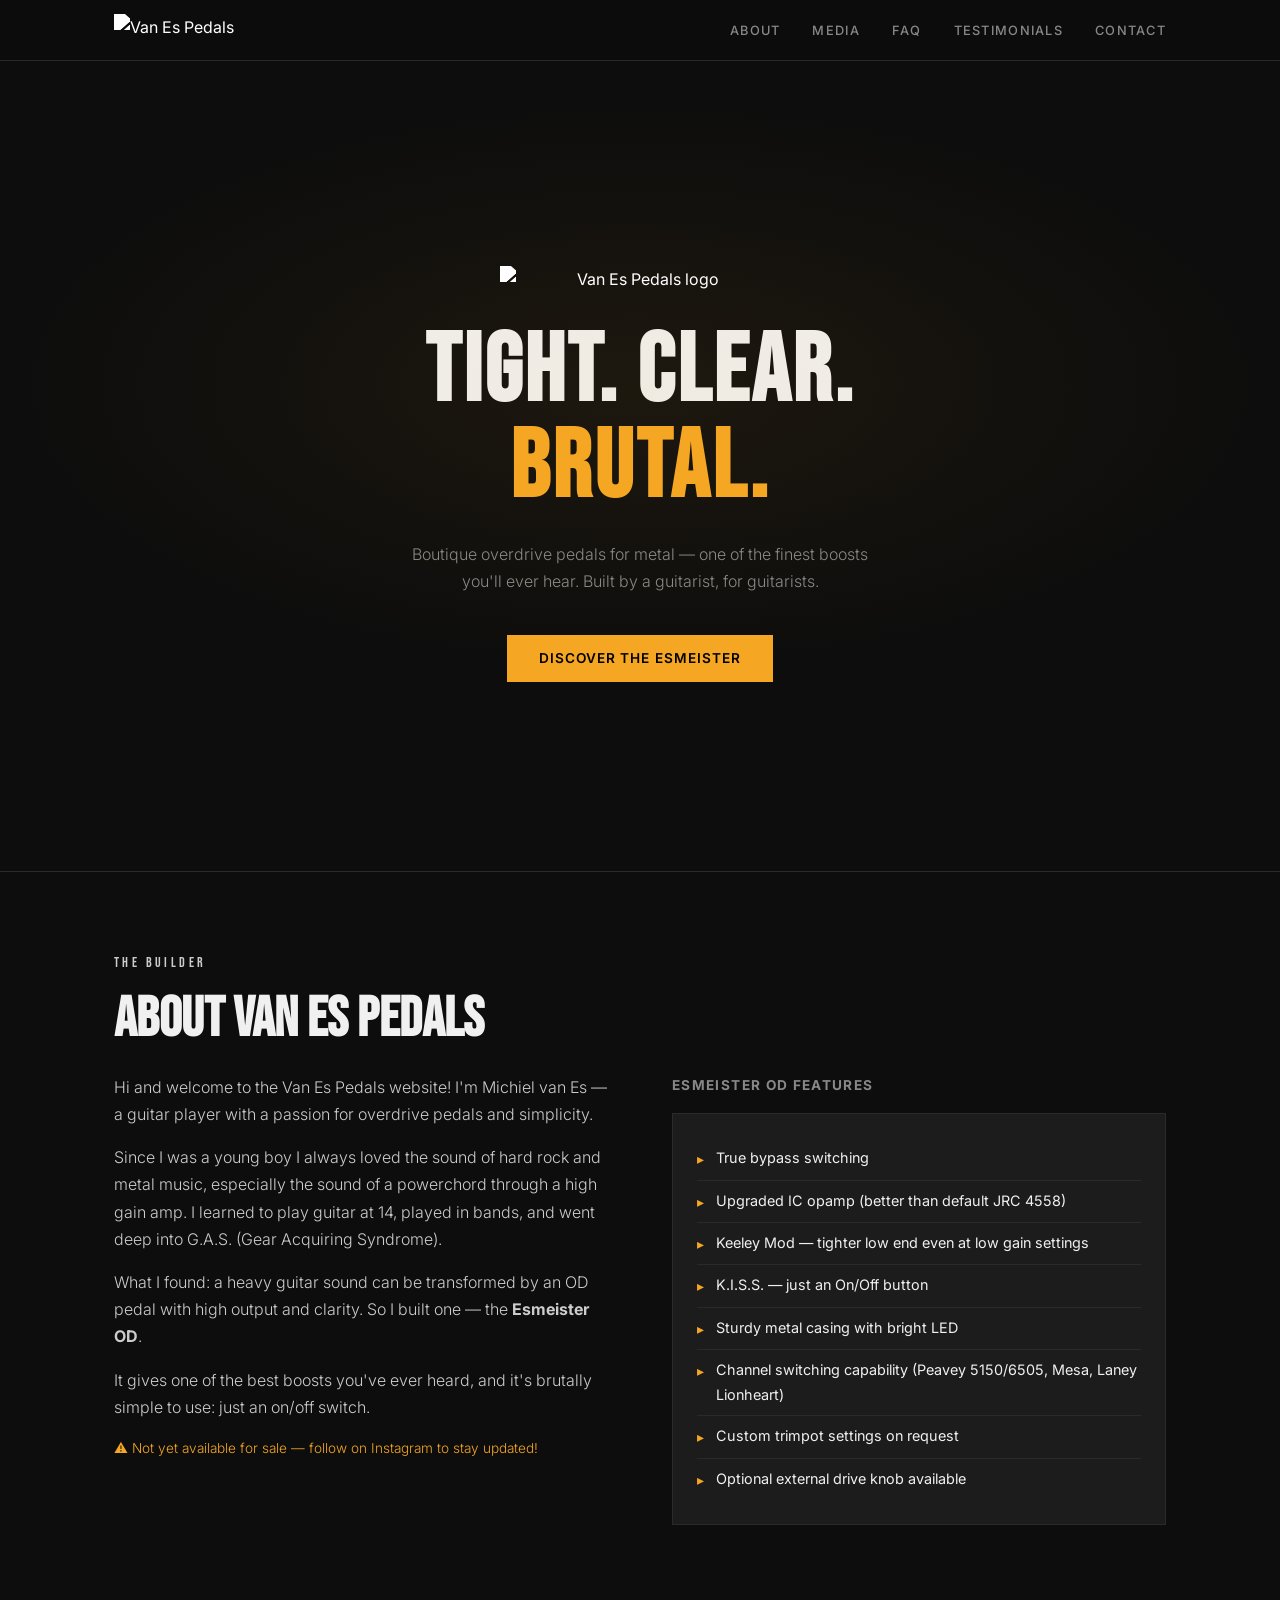
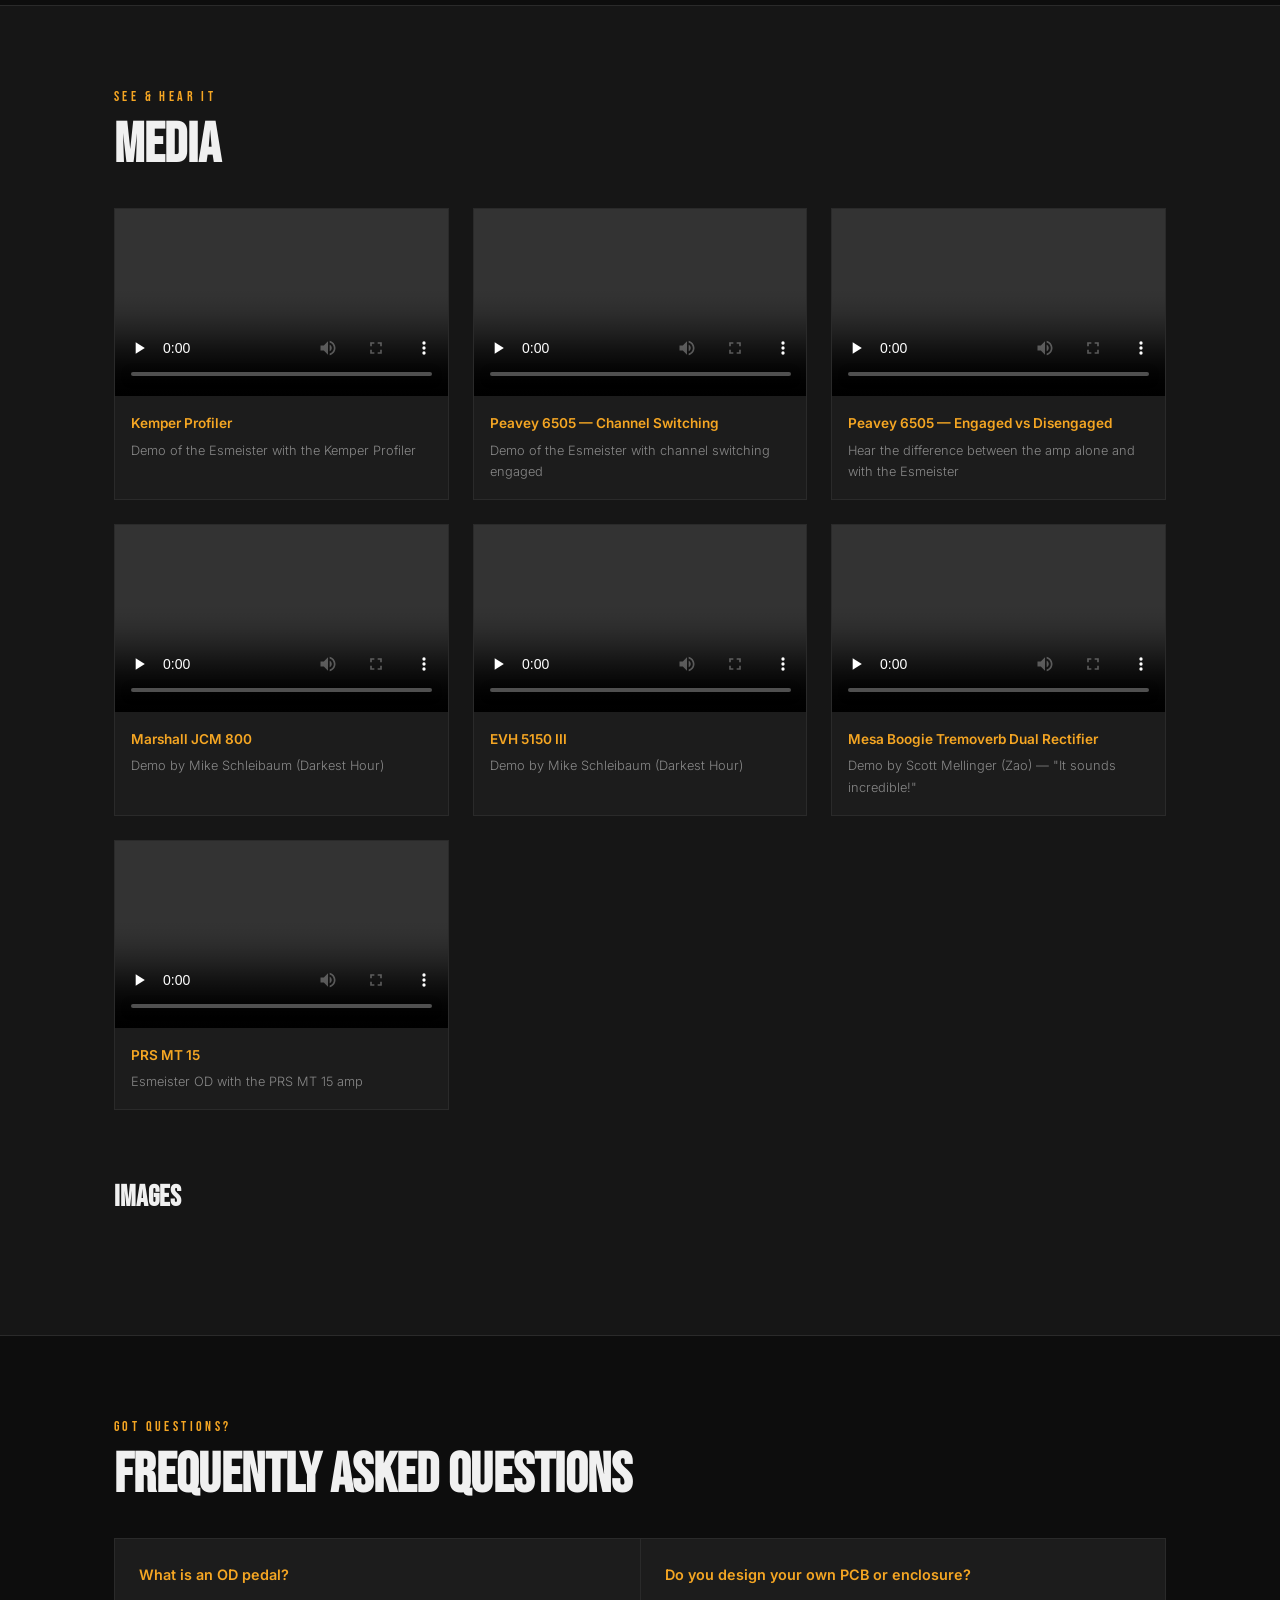
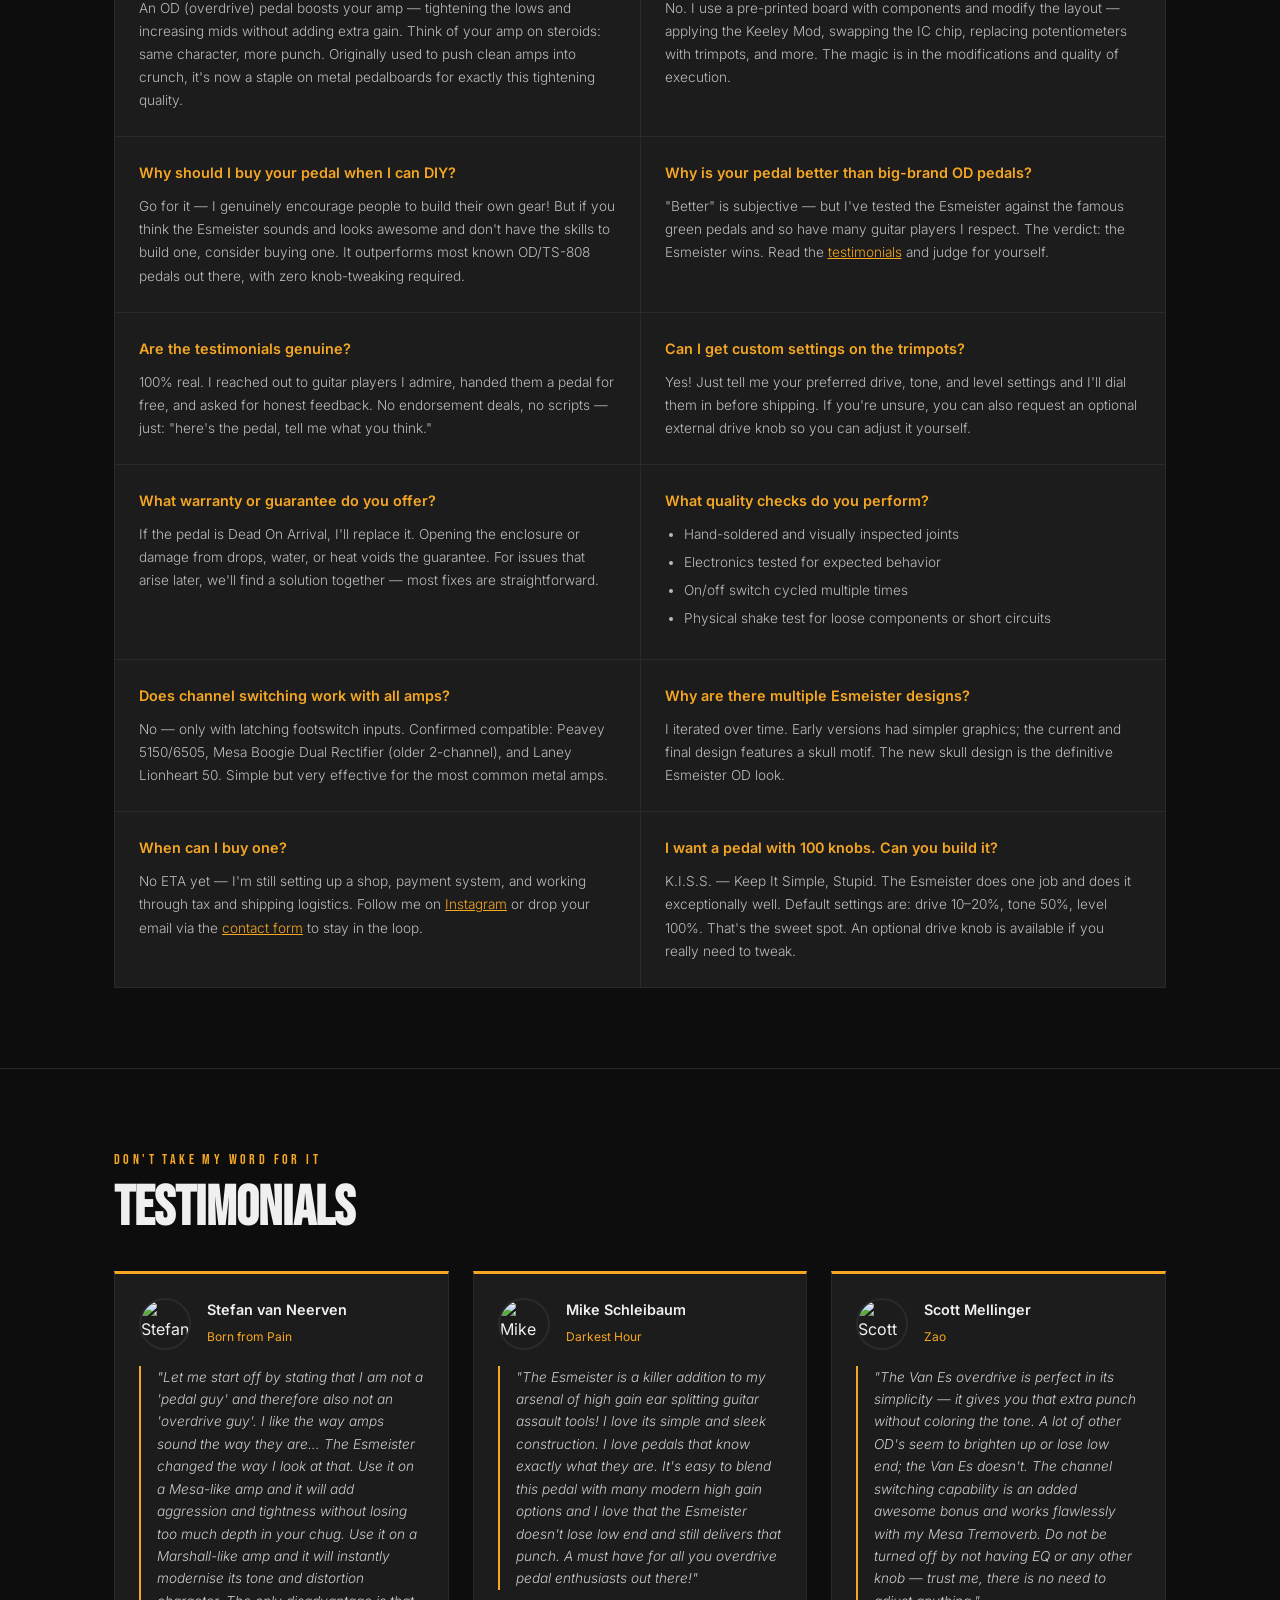
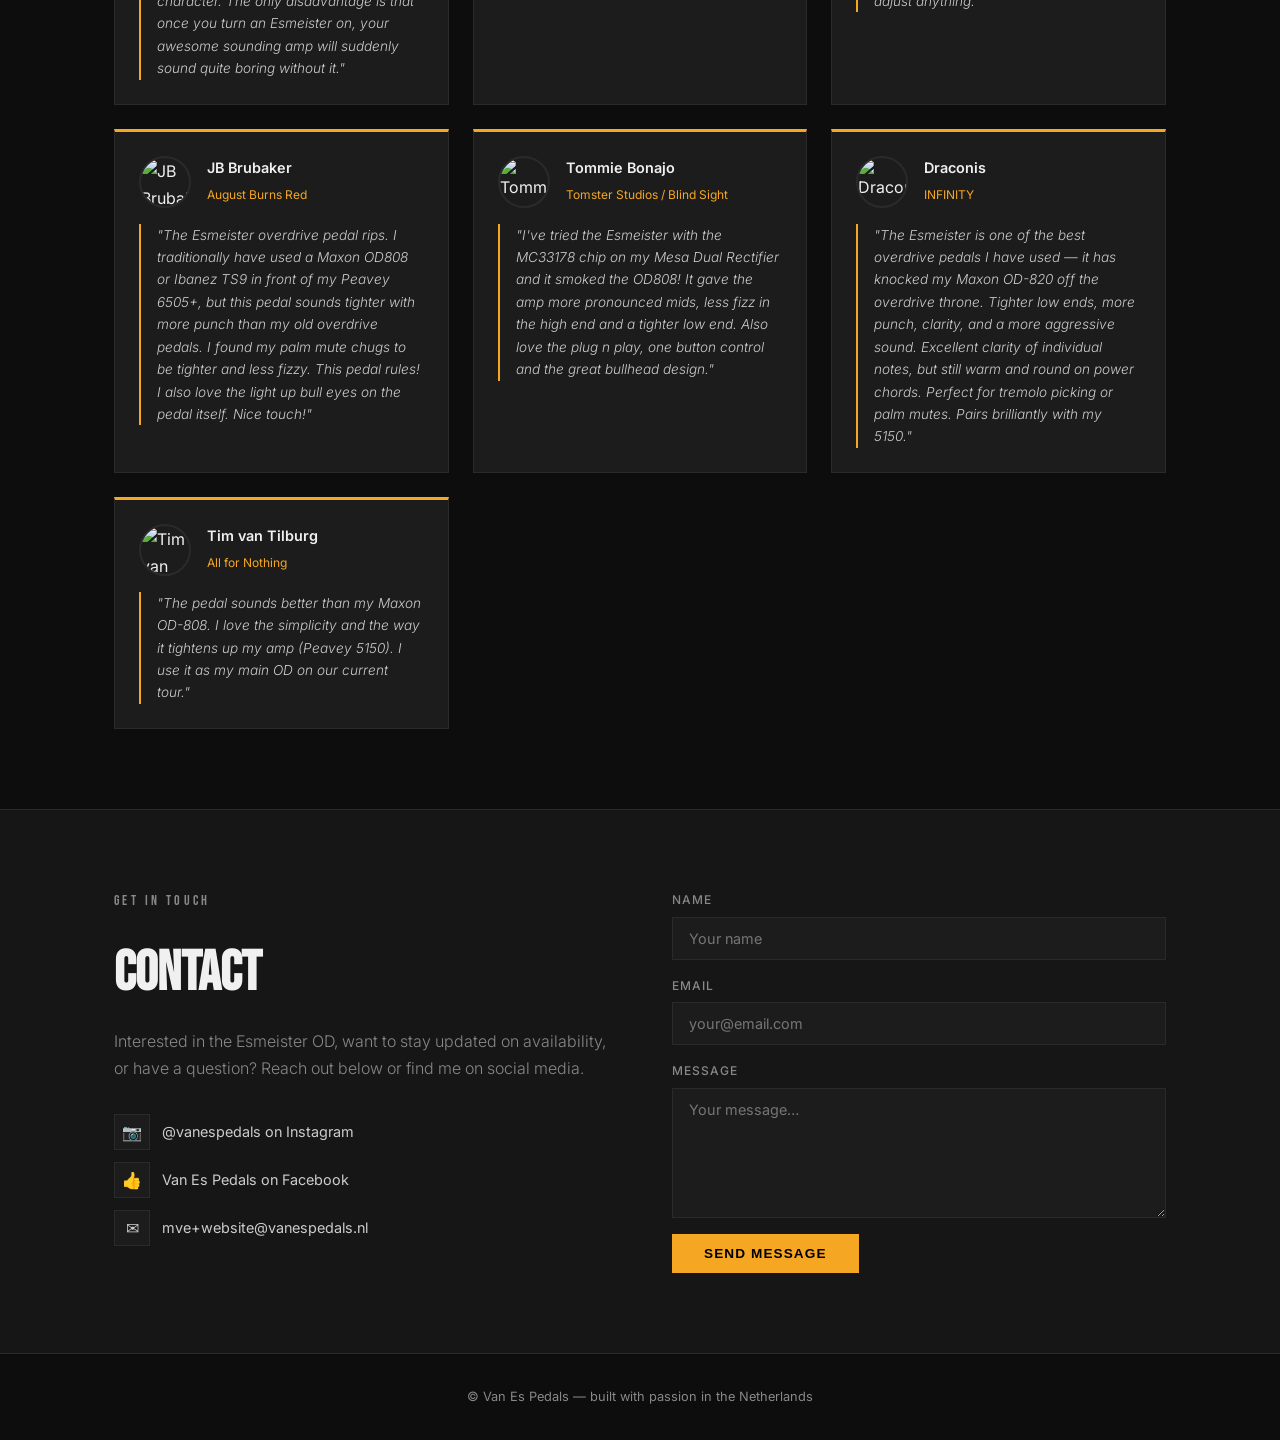
==== vanespedals-redesign.html @ 11051e38 "new website created with claude and based on linkedin as a test" ====
<!DOCTYPE html>
<html lang="en">
<head>
  <meta charset="UTF-8" />
  <meta name="viewport" content="width=device-width, initial-scale=1.0" />
  <title>Van Es Pedals – Esmeister OD</title>
  <link rel="preconnect" href="https://fonts.googleapis.com" />
  <link rel="preconnect" href="https://fonts.gstatic.com" crossorigin />
  <link href="https://fonts.googleapis.com/css2?family=Bebas+Neue&family=Inter:wght@300;400;500;600&display=swap" rel="stylesheet" />
  <style>
    *, *::before, *::after { box-sizing: border-box; margin: 0; padding: 0; }

    :root {
      --bg:        #0D0D0D;
      --surface:   #161616;
      --card:      #1C1C1C;
      --border:    #2A2A2A;
      --amber:     #F5A623;
      --amber-dim: #c2821a;
      --text:      #F0F0F0;
      --muted:     #888;
      --font-display: 'Bebas Neue', sans-serif;
      --font-body:    'Inter', sans-serif;
    }

    html { scroll-behavior: smooth; }

    body {
      background: var(--bg);
      color: var(--text);
      font-family: var(--font-body);
      font-size: 16px;
      line-height: 1.7;
    }

    /* ── NAV ── */
    header {
      position: sticky;
      top: 0;
      z-index: 100;
      background: rgba(13,13,13,0.95);
      backdrop-filter: blur(8px);
      border-bottom: 1px solid var(--border);
    }

    nav {
      max-width: 1100px;
      margin: 0 auto;
      padding: 0 1.5rem;
      display: flex;
      align-items: center;
      justify-content: space-between;
      height: 60px;
    }

    .nav-logo {
      display: flex;
      align-items: center;
      gap: 0.6rem;
      text-decoration: none;
    }

    .nav-logo img {
      height: 32px;
      filter: brightness(0) invert(1);
    }

    .nav-links {
      display: flex;
      gap: 2rem;
      list-style: none;
    }

    .nav-links a {
      color: var(--muted);
      text-decoration: none;
      font-size: 0.8rem;
      font-weight: 500;
      letter-spacing: 0.1em;
      text-transform: uppercase;
      transition: color 0.2s;
    }

    .nav-links a:hover { color: var(--amber); }

    /* hamburger */
    .hamburger {
      display: none;
      flex-direction: column;
      gap: 5px;
      cursor: pointer;
      background: none;
      border: none;
      padding: 4px;
    }
    .hamburger span {
      display: block;
      width: 24px;
      height: 2px;
      background: var(--text);
      transition: all 0.3s;
    }

    /* ── HERO ── */
    #hero {
      min-height: 90vh;
      display: flex;
      flex-direction: column;
      align-items: center;
      justify-content: center;
      text-align: center;
      padding: 4rem 1.5rem 3rem;
      position: relative;
      overflow: hidden;
    }

    #hero::before {
      content: '';
      position: absolute;
      inset: 0;
      background: radial-gradient(ellipse 70% 50% at 50% 40%, rgba(245,166,35,0.07) 0%, transparent 70%);
      pointer-events: none;
    }

    .hero-logo {
      width: min(280px, 60vw);
      margin-bottom: 2rem;
      filter: brightness(0) invert(1);
    }

    .hero-tagline {
      font-family: var(--font-display);
      font-size: clamp(2.8rem, 8vw, 6rem);
      line-height: 1;
      letter-spacing: 0.03em;
      color: var(--text);
      margin-bottom: 0.5rem;
    }

    .hero-tagline span { color: var(--amber); }

    .hero-sub {
      font-size: 1rem;
      color: var(--muted);
      max-width: 480px;
      margin: 1rem auto 2.5rem;
      font-weight: 300;
    }

    .btn {
      display: inline-block;
      padding: 0.75rem 2rem;
      background: var(--amber);
      color: #000;
      font-weight: 600;
      font-size: 0.85rem;
      letter-spacing: 0.08em;
      text-transform: uppercase;
      text-decoration: none;
      border: none;
      cursor: pointer;
      transition: background 0.2s, transform 0.15s;
    }

    .btn:hover { background: var(--amber-dim); transform: translateY(-1px); }

    /* ── SECTION SHARED ── */
    section {
      max-width: 1100px;
      margin: 0 auto;
      padding: 5rem 1.5rem;
    }

    .section-label {
      font-family: var(--font-display);
      font-size: 0.85rem;
      letter-spacing: 0.25em;
      color: var(--amber);
      text-transform: uppercase;
      margin-bottom: 0.5rem;
    }

    .section-title {
      font-family: var(--font-display);
      font-size: clamp(2rem, 5vw, 3.5rem);
      line-height: 1.05;
      margin-bottom: 1.5rem;
    }

    hr.divider {
      border: none;
      border-top: 1px solid var(--border);
      margin: 0;
    }

    /* ── ABOUT ── */
    #about .about-grid {
      display: grid;
      grid-template-columns: 1fr 1fr;
      gap: 4rem;
      align-items: start;
    }

    #about p { color: #ccc; margin-bottom: 1rem; font-weight: 300; }

    .features-list {
      background: var(--card);
      border: 1px solid var(--border);
      padding: 1.5rem;
      list-style: none;
    }

    .features-list li {
      padding: 0.5rem 0;
      border-bottom: 1px solid var(--border);
      font-size: 0.9rem;
      display: flex;
      gap: 0.75rem;
      align-items: flex-start;
    }

    .features-list li:last-child { border-bottom: none; }

    .features-list li::before {
      content: '▸';
      color: var(--amber);
      flex-shrink: 0;
      margin-top: 1px;
    }

    /* ── MEDIA ── */
    #media { background: var(--surface); max-width: 100%; }

    #media > .inner {
      max-width: 1100px;
      margin: 0 auto;
      padding: 5rem 1.5rem;
    }

    .video-grid {
      display: grid;
      grid-template-columns: repeat(auto-fill, minmax(300px, 1fr));
      gap: 1.5rem;
      margin-top: 2rem;
    }

    .video-card {
      background: var(--card);
      border: 1px solid var(--border);
      overflow: hidden;
    }

    .video-card video {
      width: 100%;
      display: block;
      aspect-ratio: 16/9;
      object-fit: cover;
      background: #000;
    }

    .video-card-body {
      padding: 1rem;
    }

    .video-card-body strong {
      font-size: 0.85rem;
      font-weight: 600;
      color: var(--amber);
      display: block;
      margin-bottom: 0.25rem;
    }

    .video-card-body p {
      font-size: 0.8rem;
      color: var(--muted);
      font-weight: 300;
    }

    .image-grid {
      display: grid;
      grid-template-columns: repeat(auto-fill, minmax(220px, 1fr));
      gap: 1rem;
      margin-top: 2rem;
    }

    .image-grid img {
      width: 100%;
      aspect-ratio: 1;
      object-fit: cover;
      display: block;
      border: 1px solid var(--border);
      filter: grayscale(20%);
      transition: filter 0.3s;
    }

    .image-grid img:hover { filter: none; }

    /* ── FAQ ── */
    #faq .faq-grid {
      display: grid;
      grid-template-columns: 1fr 1fr;
      gap: 1px;
      background: var(--border);
      border: 1px solid var(--border);
      margin-top: 2rem;
    }

    .faq-item {
      background: var(--card);
      padding: 1.5rem;
    }

    .faq-item h3 {
      font-family: var(--font-body);
      font-size: 0.9rem;
      font-weight: 600;
      color: var(--amber);
      margin-bottom: 0.6rem;
    }

    .faq-item p, .faq-item ul {
      font-size: 0.85rem;
      color: #bbb;
      font-weight: 300;
    }

    .faq-item ul {
      padding-left: 1.2rem;
    }

    .faq-item ul li { margin-bottom: 0.3rem; }

    /* ── TESTIMONIALS ── */
    #testimonials { background: var(--bg); }

    .testimonial-grid {
      display: grid;
      grid-template-columns: repeat(auto-fill, minmax(300px, 1fr));
      gap: 1.5rem;
      margin-top: 2rem;
    }

    .testimonial-card {
      background: var(--card);
      border: 1px solid var(--border);
      border-top: 3px solid var(--amber);
      padding: 1.5rem;
      display: flex;
      flex-direction: column;
      gap: 1rem;
    }

    .t-header {
      display: flex;
      align-items: center;
      gap: 1rem;
    }

    .t-avatar {
      width: 52px;
      height: 52px;
      border-radius: 50%;
      object-fit: cover;
      flex-shrink: 0;
      border: 2px solid var(--border);
    }

    .t-meta strong {
      display: block;
      font-size: 0.9rem;
      font-weight: 600;
    }

    .t-meta a {
      font-size: 0.75rem;
      color: var(--amber);
      text-decoration: none;
    }

    .t-meta a:hover { text-decoration: underline; }

    .t-quote {
      font-size: 0.85rem;
      color: #ccc;
      font-weight: 300;
      line-height: 1.65;
      font-style: italic;
      border-left: 2px solid var(--amber);
      padding-left: 1rem;
    }

    /* ── CONTACT ── */
    #contact { background: var(--surface); max-width: 100%; }

    #contact > .inner {
      max-width: 1100px;
      margin: 0 auto;
      padding: 5rem 1.5rem;
      display: grid;
      grid-template-columns: 1fr 1fr;
      gap: 4rem;
      align-items: start;
    }

    .contact-info p {
      color: var(--muted);
      font-weight: 300;
      margin-bottom: 2rem;
    }

    .social-links {
      display: flex;
      flex-direction: column;
      gap: 0.75rem;
    }

    .social-links a {
      display: flex;
      align-items: center;
      gap: 0.75rem;
      color: #ccc;
      text-decoration: none;
      font-size: 0.9rem;
      transition: color 0.2s;
    }

    .social-links a:hover { color: var(--amber); }

    .social-icon {
      width: 36px;
      height: 36px;
      background: var(--card);
      border: 1px solid var(--border);
      display: flex;
      align-items: center;
      justify-content: center;
      font-size: 1rem;
      flex-shrink: 0;
    }

    .contact-form {
      display: flex;
      flex-direction: column;
      gap: 1rem;
    }

    .form-group {
      display: flex;
      flex-direction: column;
      gap: 0.4rem;
    }

    .form-group label {
      font-size: 0.75rem;
      font-weight: 500;
      letter-spacing: 0.08em;
      text-transform: uppercase;
      color: var(--muted);
    }

    .form-group input,
    .form-group textarea {
      background: var(--card);
      border: 1px solid var(--border);
      color: var(--text);
      font-family: var(--font-body);
      font-size: 0.9rem;
      padding: 0.75rem 1rem;
      outline: none;
      transition: border-color 0.2s;
      width: 100%;
    }

    .form-group input:focus,
    .form-group textarea:focus {
      border-color: var(--amber);
    }

    .form-group textarea { resize: vertical; min-height: 130px; }

    .contact-form .btn { align-self: flex-start; }

    /* ── FOOTER ── */
    footer {
      border-top: 1px solid var(--border);
      text-align: center;
      padding: 2rem 1.5rem;
      font-size: 0.8rem;
      color: var(--muted);
    }

    footer a { color: var(--muted); }

    /* ── MOBILE ── */
    @media (max-width: 768px) {
      .nav-links {
        display: none;
        position: absolute;
        top: 60px;
        left: 0; right: 0;
        background: var(--bg);
        border-bottom: 1px solid var(--border);
        flex-direction: column;
        padding: 1rem 1.5rem;
        gap: 1rem;
      }

      .nav-links.open { display: flex; }
      .hamburger { display: flex; }

      #about .about-grid,
      #faq .faq-grid,
      #contact > .inner {
        grid-template-columns: 1fr;
        gap: 2rem;
      }

      #faq .faq-grid { gap: 1px; }

      section { padding: 3rem 1.5rem; }
    }

    @media (prefers-reduced-motion: reduce) {
      * { transition: none !important; animation: none !important; }
    }
  </style>
</head>
<body>

  <!-- NAV -->
  <header>
    <nav>
      <a href="#hero" class="nav-logo">
        <img src="https://vanespedals.nl/images/VanEs_logo.svg" alt="Van Es Pedals" />
      </a>
      <ul class="nav-links" id="nav-links">
        <li><a href="#about">About</a></li>
        <li><a href="#media">Media</a></li>
        <li><a href="#faq">FAQ</a></li>
        <li><a href="#testimonials">Testimonials</a></li>
        <li><a href="#contact">Contact</a></li>
      </ul>
      <button class="hamburger" id="hamburger" aria-label="Toggle menu">
        <span></span><span></span><span></span>
      </button>
    </nav>
  </header>

  <!-- HERO -->
  <div id="hero">
    <img class="hero-logo" src="https://vanespedals.nl/images/VanEs_logo.svg" alt="Van Es Pedals logo" />
    <h1 class="hero-tagline">Tight. Clear.<br /><span>Brutal.</span></h1>
    <p class="hero-sub">Boutique overdrive pedals for metal — one of the finest boosts you'll ever hear. Built by a guitarist, for guitarists.</p>
    <a href="#about" class="btn">Discover the Esmeister</a>
  </div>

  <hr class="divider" />

  <!-- ABOUT -->
  <section id="about">
    <p class="section-label">The builder</p>
    <h2 class="section-title">About Van Es Pedals</h2>
    <div class="about-grid">
      <div>
        <p>Hi and welcome to the Van Es Pedals website! I'm Michiel van Es — a guitar player with a passion for overdrive pedals and simplicity.</p>
        <p>Since I was a young boy I always loved the sound of hard rock and metal music, especially the sound of a powerchord through a high gain amp. I learned to play guitar at 14, played in bands, and went deep into G.A.S. (Gear Acquiring Syndrome).</p>
        <p>What I found: a heavy guitar sound can be transformed by an OD pedal with high output and clarity. So I built one — the <strong>Esmeister OD</strong>.</p>
        <p>It gives one of the best boosts you've ever heard, and it's brutally simple to use: just an on/off switch.</p>
        <p style="color:var(--amber); font-size:0.85rem;">⚠ Not yet available for sale — follow on Instagram to stay updated!</p>
      </div>
      <div>
        <h3 style="font-size:0.85rem;letter-spacing:0.1em;text-transform:uppercase;color:var(--muted);margin-bottom:1rem;">Esmeister OD Features</h3>
        <ul class="features-list">
          <li>True bypass switching</li>
          <li>Upgraded IC opamp (better than default JRC 4558)</li>
          <li>Keeley Mod — tighter low end even at low gain settings</li>
          <li>K.I.S.S. — just an On/Off button</li>
          <li>Sturdy metal casing with bright LED</li>
          <li>Channel switching capability (Peavey 5150/6505, Mesa, Laney Lionheart)</li>
          <li>Custom trimpot settings on request</li>
          <li>Optional external drive knob available</li>
        </ul>
      </div>
    </div>
  </section>

  <hr class="divider" />

  <!-- MEDIA -->
  <div id="media">
    <div class="inner">
      <p class="section-label">See &amp; hear it</p>
      <h2 class="section-title">Media</h2>

      <div class="video-grid">
        <div class="video-card">
          <video controls preload="none">
            <source src="https://vanespedals.nl/videos/esmeister-kemper-kpa.mp4" type="video/mp4" />
          </video>
          <div class="video-card-body">
            <strong>Kemper Profiler</strong>
            <p>Demo of the Esmeister with the Kemper Profiler</p>
          </div>
        </div>
        <div class="video-card">
          <video controls preload="none">
            <source src="https://vanespedals.nl/videos/esmeister-peavey6505.mp4" type="video/mp4" />
          </video>
          <div class="video-card-body">
            <strong>Peavey 6505 — Channel Switching</strong>
            <p>Demo of the Esmeister with channel switching engaged</p>
          </div>
        </div>
        <div class="video-card">
          <video controls preload="none">
            <source src="https://vanespedals.nl/videos/esmeister-diseng.mp4" type="video/mp4" />
          </video>
          <div class="video-card-body">
            <strong>Peavey 6505 — Engaged vs Disengaged</strong>
            <p>Hear the difference between the amp alone and with the Esmeister</p>
          </div>
        </div>
        <div class="video-card">
          <video controls preload="none">
            <source src="https://vanespedals.nl/videos/esmeister-marshall.mp4" type="video/mp4" />
          </video>
          <div class="video-card-body">
            <strong>Marshall JCM 800</strong>
            <p>Demo by Mike Schleibaum (Darkest Hour)</p>
          </div>
        </div>
        <div class="video-card">
          <video controls preload="none">
            <source src="https://vanespedals.nl/videos/esmeiter-5150iii.mp4" type="video/mp4" />
          </video>
          <div class="video-card-body">
            <strong>EVH 5150 III</strong>
            <p>Demo by Mike Schleibaum (Darkest Hour)</p>
          </div>
        </div>
        <div class="video-card">
          <video controls preload="none">
            <source src="https://vanespedals.nl/videos/esmeister-mesa.mov" type="video/mp4" />
          </video>
          <div class="video-card-body">
            <strong>Mesa Boogie Tremoverb Dual Rectifier</strong>
            <p>Demo by Scott Mellinger (Zao) — "It sounds incredible!"</p>
          </div>
        </div>
        <div class="video-card">
          <video controls preload="none">
            <source src="https://vanespedals.nl/videos/esmeister-prsmt15.mp4" type="video/mp4" />
          </video>
          <div class="video-card-body">
            <strong>PRS MT 15</strong>
            <p>Esmeister OD with the PRS MT 15 amp</p>
          </div>
        </div>
      </div>

      <h3 style="font-family:var(--font-display);font-size:1.8rem;margin-top:4rem;margin-bottom:1rem;">Images</h3>
      <div class="image-grid">
        <img src="https://vanespedals.nl/old/images/esmeister-yellow-new.jpg" alt="New Esmeister OD — yellow skull design" onerror="this.style.display='none'" />
        <img src="https://vanespedals.nl/old/images/esmeister-old1.jpg" alt="Esmeister OD early design 1" onerror="this.style.display='none'" />
        <img src="https://vanespedals.nl/old/images/esmeister-old2.jpg" alt="Esmeister OD early design 2" onerror="this.style.display='none'" />
        <img src="https://vanespedals.nl/old/images/esmeister-old3.jpg" alt="Esmeister OD early design 3" onerror="this.style.display='none'" />
        <img src="https://vanespedals.nl/old/images/esmeister-old4.jpg" alt="Esmeister OD early design 4" onerror="this.style.display='none'" />
      </div>
    </div>
  </div>

  <hr class="divider" />

  <!-- FAQ -->
  <section id="faq">
    <p class="section-label">Got questions?</p>
    <h2 class="section-title">Frequently Asked Questions</h2>
    <div class="faq-grid">

      <div class="faq-item">
        <h3>What is an OD pedal?</h3>
        <p>An OD (overdrive) pedal boosts your amp — tightening the lows and increasing mids without adding extra gain. Think of your amp on steroids: same character, more punch. Originally used to push clean amps into crunch, it's now a staple on metal pedalboards for exactly this tightening quality.</p>
      </div>

      <div class="faq-item">
        <h3>Do you design your own PCB or enclosure?</h3>
        <p>No. I use a pre-printed board with components and modify the layout — applying the Keeley Mod, swapping the IC chip, replacing potentiometers with trimpots, and more. The magic is in the modifications and quality of execution.</p>
      </div>

      <div class="faq-item">
        <h3>Why should I buy your pedal when I can DIY?</h3>
        <p>Go for it — I genuinely encourage people to build their own gear! But if you think the Esmeister sounds and looks awesome and don't have the skills to build one, consider buying one. It outperforms most known OD/TS-808 pedals out there, with zero knob-tweaking required.</p>
      </div>

      <div class="faq-item">
        <h3>Why is your pedal better than big-brand OD pedals?</h3>
        <p>"Better" is subjective — but I've tested the Esmeister against the famous green pedals and so have many guitar players I respect. The verdict: the Esmeister wins. Read the <a href="#testimonials" style="color:var(--amber)">testimonials</a> and judge for yourself.</p>
      </div>

      <div class="faq-item">
        <h3>Are the testimonials genuine?</h3>
        <p>100% real. I reached out to guitar players I admire, handed them a pedal for free, and asked for honest feedback. No endorsement deals, no scripts — just: "here's the pedal, tell me what you think."</p>
      </div>

      <div class="faq-item">
        <h3>Can I get custom settings on the trimpots?</h3>
        <p>Yes! Just tell me your preferred drive, tone, and level settings and I'll dial them in before shipping. If you're unsure, you can also request an optional external drive knob so you can adjust it yourself.</p>
      </div>

      <div class="faq-item">
        <h3>What warranty or guarantee do you offer?</h3>
        <p>If the pedal is Dead On Arrival, I'll replace it. Opening the enclosure or damage from drops, water, or heat voids the guarantee. For issues that arise later, we'll find a solution together — most fixes are straightforward.</p>
      </div>

      <div class="faq-item">
        <h3>What quality checks do you perform?</h3>
        <ul>
          <li>Hand-soldered and visually inspected joints</li>
          <li>Electronics tested for expected behavior</li>
          <li>On/off switch cycled multiple times</li>
          <li>Physical shake test for loose components or short circuits</li>
        </ul>
      </div>

      <div class="faq-item">
        <h3>Does channel switching work with all amps?</h3>
        <p>No — only with latching footswitch inputs. Confirmed compatible: Peavey 5150/6505, Mesa Boogie Dual Rectifier (older 2-channel), and Laney Lionheart 50. Simple but very effective for the most common metal amps.</p>
      </div>

      <div class="faq-item">
        <h3>Why are there multiple Esmeister designs?</h3>
        <p>I iterated over time. Early versions had simpler graphics; the current and final design features a skull motif. The new skull design is the definitive Esmeister OD look.</p>
      </div>

      <div class="faq-item">
        <h3>When can I buy one?</h3>
        <p>No ETA yet — I'm still setting up a shop, payment system, and working through tax and shipping logistics. Follow me on <a href="https://www.instagram.com/vanespedals/" target="_blank" rel="noopener" style="color:var(--amber)">Instagram</a> or drop your email via the <a href="#contact" style="color:var(--amber)">contact form</a> to stay in the loop.</p>
      </div>

      <div class="faq-item">
        <h3>I want a pedal with 100 knobs. Can you build it?</h3>
        <p>K.I.S.S. — Keep It Simple, Stupid. The Esmeister does one job and does it exceptionally well. Default settings are: drive 10–20%, tone 50%, level 100%. That's the sweet spot. An optional drive knob is available if you really need to tweak.</p>
      </div>

    </div>
  </section>

  <hr class="divider" />

  <!-- TESTIMONIALS -->
  <section id="testimonials">
    <p class="section-label">Don't take my word for it</p>
    <h2 class="section-title">Testimonials</h2>
    <div class="testimonial-grid">

      <div class="testimonial-card">
        <div class="t-header">
          <img class="t-avatar" src="https://vanespedals.nl/old/images/stefan-bfp.jpg" alt="Stefan van Neerven" />
          <div class="t-meta">
            <strong>Stefan van Neerven</strong>
            <a href="https://www.facebook.com/BornFromPainOfficial/" target="_blank" rel="noopener">Born from Pain</a>
          </div>
        </div>
        <p class="t-quote">"Let me start off by stating that I am not a 'pedal guy' and therefore also not an 'overdrive guy'. I like the way amps sound the way they are… The Esmeister changed the way I look at that. Use it on a Mesa-like amp and it will add aggression and tightness without losing too much depth in your chug. Use it on a Marshall-like amp and it will instantly modernise its tone and distortion character. The only disadvantage is that once you turn an Esmeister on, your awesome sounding amp will suddenly sound quite boring without it."</p>
      </div>

      <div class="testimonial-card">
        <div class="t-header">
          <img class="t-avatar" src="https://vanespedals.nl/old/images/mike-dh.png" alt="Mike Schleibaum" />
          <div class="t-meta">
            <strong>Mike Schleibaum</strong>
            <a href="https://www.facebook.com/DarkestHourDudes/" target="_blank" rel="noopener">Darkest Hour</a>
          </div>
        </div>
        <p class="t-quote">"The Esmeister is a killer addition to my arsenal of high gain ear splitting guitar assault tools! I love its simple and sleek construction. I love pedals that know exactly what they are. It's easy to blend this pedal with many modern high gain options and I love that the Esmeister doesn't lose low end and still delivers that punch. A must have for all you overdrive pedal enthusiasts out there!"</p>
      </div>

      <div class="testimonial-card">
        <div class="t-header">
          <img class="t-avatar" src="https://vanespedals.nl/old/images/scott-zao.jpeg" alt="Scott Mellinger" />
          <div class="t-meta">
            <strong>Scott Mellinger</strong>
            <a href="https://www.facebook.com/ZAO.Official/" target="_blank" rel="noopener">Zao</a>
          </div>
        </div>
        <p class="t-quote">"The Van Es overdrive is perfect in its simplicity — it gives you that extra punch without coloring the tone. A lot of other OD's seem to brighten up or lose low end; the Van Es doesn't. The channel switching capability is an added awesome bonus and works flawlessly with my Mesa Tremoverb. Do not be turned off by not having EQ or any other knob — trust me, there is no need to adjust anything."</p>
      </div>

      <div class="testimonial-card">
        <div class="t-header">
          <img class="t-avatar" src="https://vanespedals.nl/old/images/jb-abr.jpg" alt="JB Brubaker" />
          <div class="t-meta">
            <strong>JB Brubaker</strong>
            <a href="https://nl-nl.facebook.com/augustburnsred/" target="_blank" rel="noopener">August Burns Red</a>
          </div>
        </div>
        <p class="t-quote">"The Esmeister overdrive pedal rips. I traditionally have used a Maxon OD808 or Ibanez TS9 in front of my Peavey 6505+, but this pedal sounds tighter with more punch than my old overdrive pedals. I found my palm mute chugs to be tighter and less fizzy. This pedal rules! I also love the light up bull eyes on the pedal itself. Nice touch!"</p>
      </div>

      <div class="testimonial-card">
        <div class="t-header">
          <img class="t-avatar" src="https://vanespedals.nl/old/images/tommie-blindsight.jpg" alt="Tommie Bonajo" />
          <div class="t-meta">
            <strong>Tommie Bonajo</strong>
            <a href="https://www.tomsterstudios.com/" target="_blank" rel="noopener">Tomster Studios / Blind Sight</a>
          </div>
        </div>
        <p class="t-quote">"I've tried the Esmeister with the MC33178 chip on my Mesa Dual Rectifier and it smoked the OD808! It gave the amp more pronounced mids, less fizz in the high end and a tighter low end. Also love the plug n play, one button control and the great bullhead design."</p>
      </div>

      <div class="testimonial-card">
        <div class="t-header">
          <img class="t-avatar" src="https://vanespedals.nl/old/images/draconis.png" alt="Draconis" />
          <div class="t-meta">
            <strong>Draconis</strong>
            <a href="http://www.infinity-blackmetal.com/" target="_blank" rel="noopener">INFINITY</a>
          </div>
        </div>
        <p class="t-quote">"The Esmeister is one of the best overdrive pedals I have used — it has knocked my Maxon OD-820 off the overdrive throne. Tighter low ends, more punch, clarity, and a more aggressive sound. Excellent clarity of individual notes, but still warm and round on power chords. Perfect for tremolo picking or palm mutes. Pairs brilliantly with my 5150."</p>
      </div>

      <div class="testimonial-card">
        <div class="t-header">
          <img class="t-avatar" src="https://vanespedals.nl/old/images/tim-afn.jpg" alt="Tim van Tilburg" />
          <div class="t-meta">
            <strong>Tim van Tilburg</strong>
            <a href="https://nl-nl.facebook.com/allfornothinghc" target="_blank" rel="noopener">All for Nothing</a>
          </div>
        </div>
        <p class="t-quote">"The pedal sounds better than my Maxon OD-808. I love the simplicity and the way it tightens up my amp (Peavey 5150). I use it as my main OD on our current tour."</p>
      </div>

    </div>
  </section>

  <hr class="divider" />

  <!-- CONTACT -->
  <div id="contact">
    <div class="inner">
      <div class="contact-info">
        <p class="section-label">Get in touch</p>
        <h2 class="section-title">Contact</h2>
        <p>Interested in the Esmeister OD, want to stay updated on availability, or have a question? Reach out below or find me on social media.</p>
        <div class="social-links">
          <a href="https://www.instagram.com/vanespedals/" target="_blank" rel="noopener">
            <span class="social-icon">📷</span>
            @vanespedals on Instagram
          </a>
          <a href="https://www.facebook.com/vanespedals/" target="_blank" rel="noopener">
            <span class="social-icon">👍</span>
            Van Es Pedals on Facebook
          </a>
          <a href="mailto:mve+website@vanespedals.nl">
            <span class="social-icon">✉</span>
            mve+website@vanespedals.nl
          </a>
        </div>
      </div>
      <div>
        <form class="contact-form" action="mailto:mve+website@vanespedals.nl" method="post" enctype="text/plain">
          <div class="form-group">
            <label for="name">Name</label>
            <input type="text" id="name" name="name" placeholder="Your name" required />
          </div>
          <div class="form-group">
            <label for="email">Email</label>
            <input type="email" id="email" name="email" placeholder="your@email.com" required />
          </div>
          <div class="form-group">
            <label for="message">Message</label>
            <textarea id="message" name="message" placeholder="Your message…" required></textarea>
          </div>
          <button type="submit" class="btn">Send Message</button>
        </form>
      </div>
    </div>
  </div>

  <!-- FOOTER -->
  <footer>
    <p>© Van Es Pedals — built with passion in the Netherlands</p>
  </footer>

  <script>
    const hamburger = document.getElementById('hamburger');
    const navLinks  = document.getElementById('nav-links');

    hamburger.addEventListener('click', () => {
      navLinks.classList.toggle('open');
    });

    // Close nav on link click (mobile)
    navLinks.querySelectorAll('a').forEach(a => {
      a.addEventListener('click', () => navLinks.classList.remove('open'));
    });
  </script>

</body>
</html>
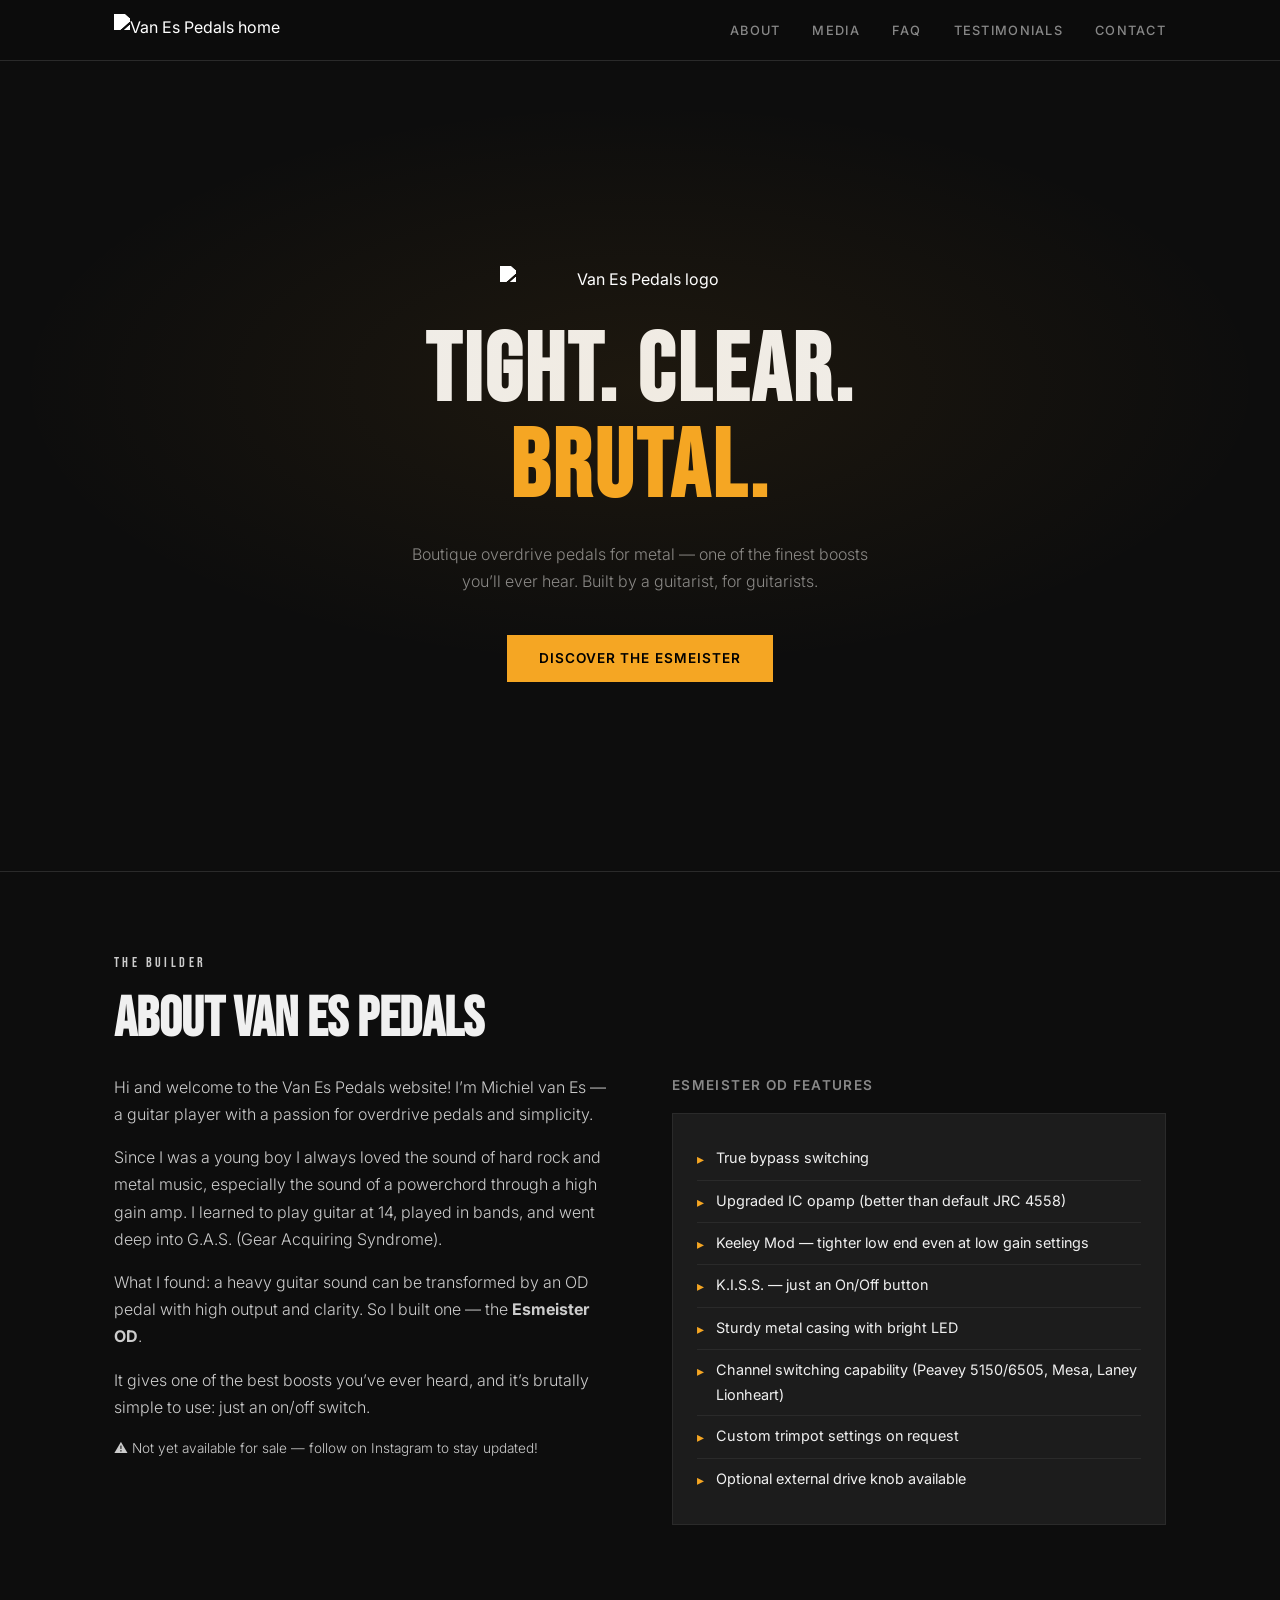
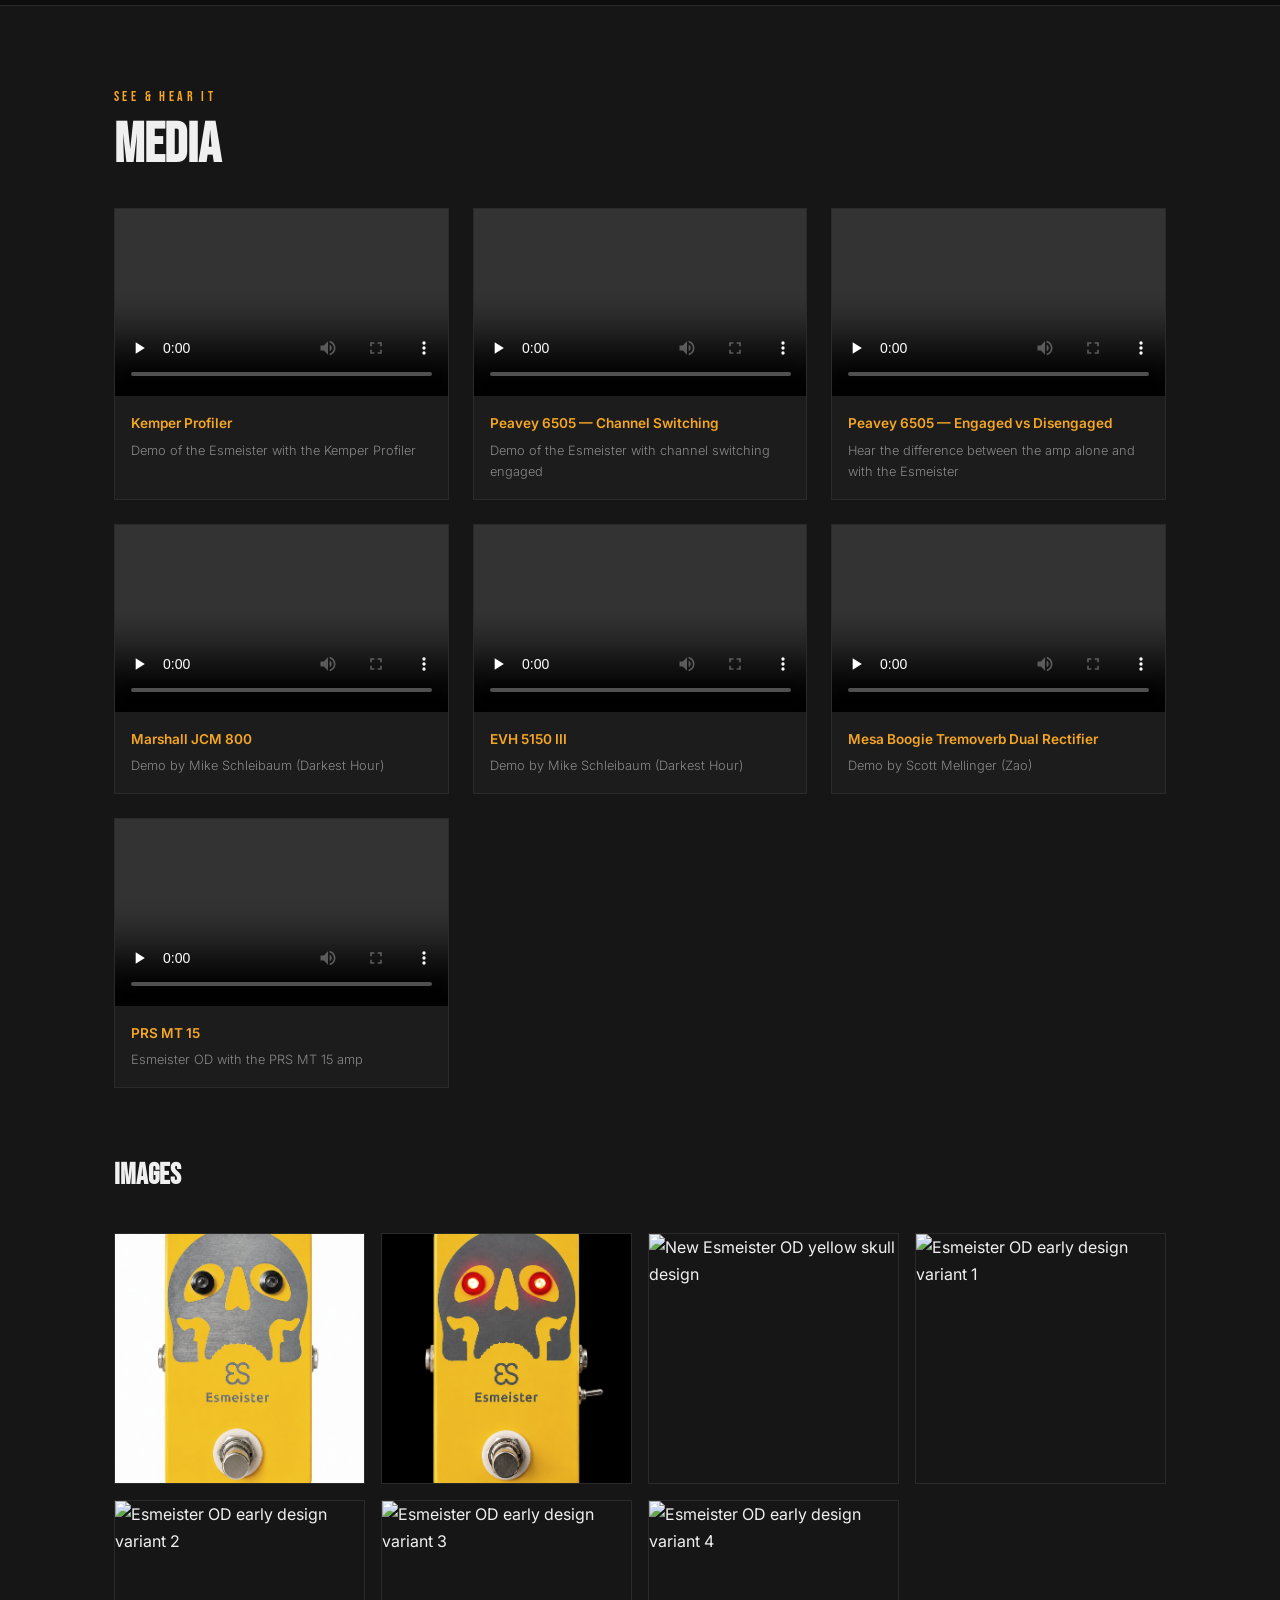
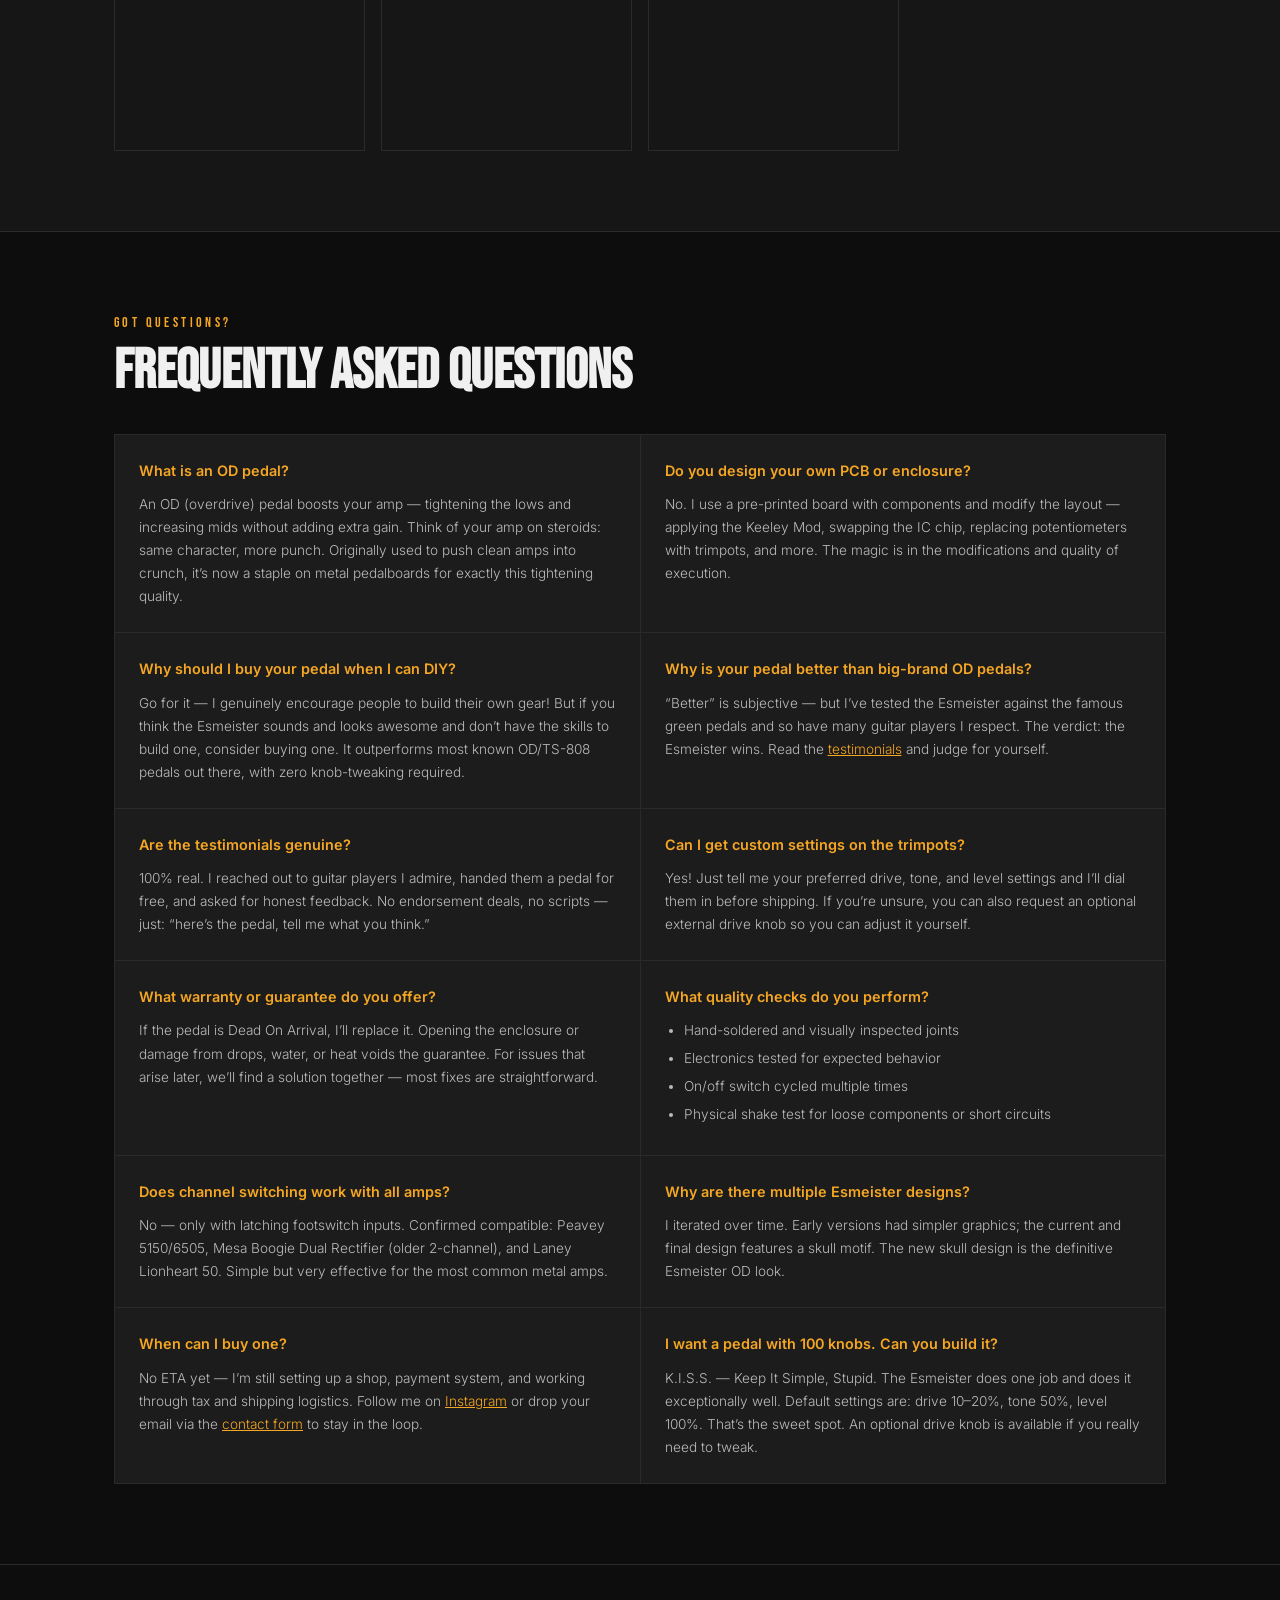
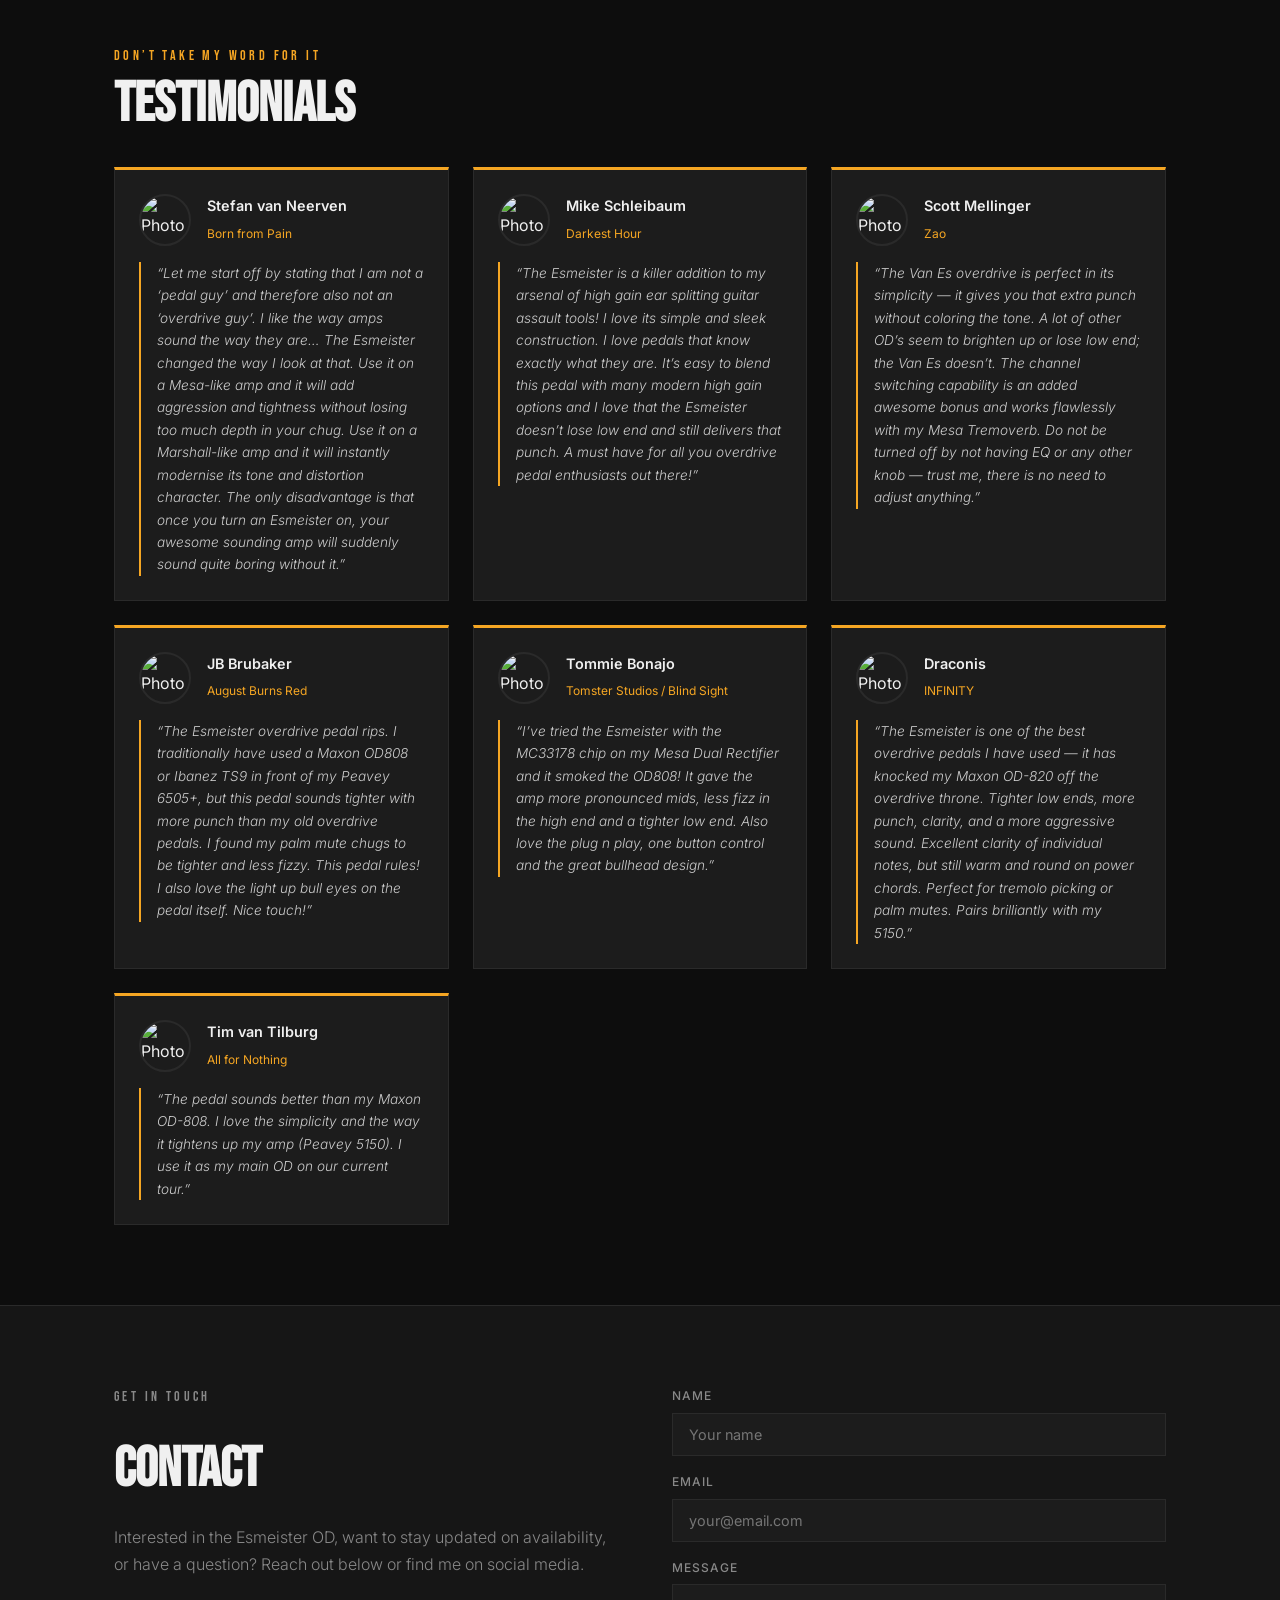
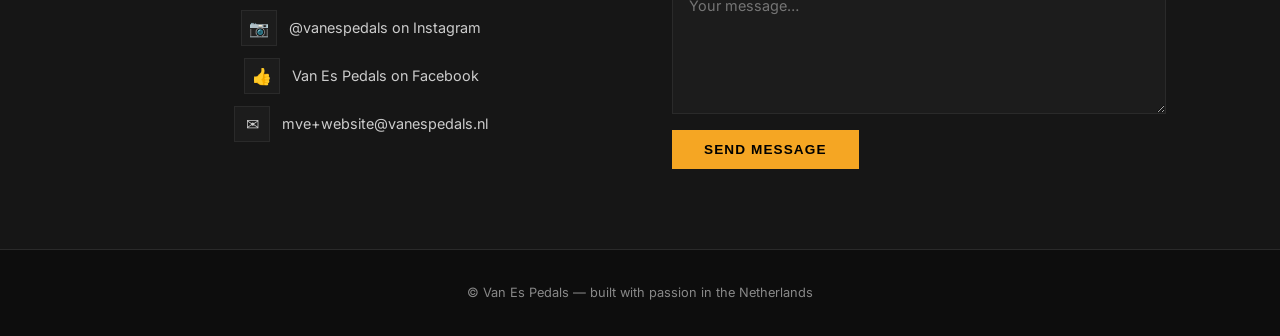
==== commit 948e7047: "new website created with claude and based on linkedin as a test" ====
--- a/vanespedals-redesign.html
+++ b/vanespedals-redesign.html
@@ -1,24 +1,24 @@
 <!DOCTYPE html>
 <html lang="en">
 <head>
-  <meta charset="UTF-8" />
-  <meta name="viewport" content="width=device-width, initial-scale=1.0" />
+  <meta charset="UTF-8">
+  <meta name="viewport" content="width=device-width, initial-scale=1.0">
   <title>Van Es Pedals – Esmeister OD</title>
-  <link rel="preconnect" href="https://fonts.googleapis.com" />
-  <link rel="preconnect" href="https://fonts.gstatic.com" crossorigin />
-  <link href="https://fonts.googleapis.com/css2?family=Bebas+Neue&family=Inter:wght@300;400;500;600&display=swap" rel="stylesheet" />
+  <link rel="preconnect" href="https://fonts.googleapis.com">
+  <link rel="preconnect" href="https://fonts.gstatic.com" crossorigin>
+  <link href="https://fonts.googleapis.com/css2?family=Bebas+Neue&amp;family=Inter:wght@300;400;500;600&amp;display=swap" rel="stylesheet">
   <style>
     *, *::before, *::after { box-sizing: border-box; margin: 0; padding: 0; }
 
     :root {
-      --bg:        #0D0D0D;
-      --surface:   #161616;
-      --card:      #1C1C1C;
-      --border:    #2A2A2A;
-      --amber:     #F5A623;
-      --amber-dim: #c2821a;
-      --text:      #F0F0F0;
-      --muted:     #888;
+      --bg:           #0D0D0D;
+      --surface:      #161616;
+      --card:         #1C1C1C;
+      --border:       #2A2A2A;
+      --amber:        #F5A623;
+      --amber-dim:    #c2821a;
+      --text:         #F0F0F0;
+      --muted:        #888;
       --font-display: 'Bebas Neue', sans-serif;
       --font-body:    'Inter', sans-serif;
     }
@@ -93,6 +93,7 @@
       border: none;
       padding: 4px;
     }
+
     .hamburger span {
       display: block;
       width: 24px;
@@ -203,6 +204,21 @@
 
     #about p { color: #ccc; margin-bottom: 1rem; font-weight: 300; }
 
+    .notice {
+      color: var(--amber);
+      font-size: 0.85rem;
+    }
+
+    .features-heading {
+      font-size: 0.85rem;
+      letter-spacing: 0.1em;
+      text-transform: uppercase;
+      color: var(--muted);
+      margin-bottom: 1rem;
+      font-family: var(--font-body);
+      font-weight: 600;
+    }
+
     .features-list {
       background: var(--card);
       border: 1px solid var(--border);
@@ -222,14 +238,18 @@
     .features-list li:last-child { border-bottom: none; }
 
     .features-list li::before {
-      content: '▸';
+      content: '\25B8';
       color: var(--amber);
       flex-shrink: 0;
       margin-top: 1px;
     }
 
     /* ── MEDIA ── */
-    #media { background: var(--surface); max-width: 100%; }
+    #media {
+      background: var(--surface);
+      max-width: 100%;
+      padding: 0;
+    }
 
     #media > .inner {
       max-width: 1100px;
@@ -262,7 +282,7 @@
       padding: 1rem;
     }
 
-    .video-card-body strong {
+    .video-card-body b {
       font-size: 0.85rem;
       font-weight: 600;
       color: var(--amber);
@@ -276,6 +296,13 @@
       font-weight: 300;
     }
 
+    .images-heading {
+      font-family: var(--font-display);
+      font-size: 1.8rem;
+      margin-top: 4rem;
+      margin-bottom: 1rem;
+    }
+
     .image-grid {
       display: grid;
       grid-template-columns: repeat(auto-fill, minmax(220px, 1fr));
@@ -285,7 +312,7 @@
 
     .image-grid img {
       width: 100%;
-      aspect-ratio: 1;
+      aspect-ratio: 1/1;
       object-fit: cover;
       display: block;
       border: 1px solid var(--border);
@@ -318,17 +345,18 @@
       margin-bottom: 0.6rem;
     }
 
-    .faq-item p, .faq-item ul {
+    .faq-item p,
+    .faq-item ul {
       font-size: 0.85rem;
       color: #bbb;
       font-weight: 300;
     }
 
-    .faq-item ul {
-      padding-left: 1.2rem;
-    }
+    .faq-item ul { padding-left: 1.2rem; }
 
     .faq-item ul li { margin-bottom: 0.3rem; }
+
+    .faq-link { color: var(--amber); }
 
     /* ── TESTIMONIALS ── */
     #testimonials { background: var(--bg); }
@@ -379,7 +407,7 @@
 
     .t-meta a:hover { text-decoration: underline; }
 
-    .t-quote {
+    blockquote.t-quote {
       font-size: 0.85rem;
       color: #ccc;
       font-weight: 300;
@@ -387,10 +415,15 @@
       font-style: italic;
       border-left: 2px solid var(--amber);
       padding-left: 1rem;
+      margin: 0;
     }
 
     /* ── CONTACT ── */
-    #contact { background: var(--surface); max-width: 100%; }
+    #contact {
+      background: var(--surface);
+      max-width: 100%;
+      padding: 0;
+    }
 
     #contact > .inner {
       max-width: 1100px;
@@ -436,6 +469,7 @@
       justify-content: center;
       font-size: 1rem;
       flex-shrink: 0;
+      aria-hidden: true;
     }
 
     .contact-form {
@@ -491,13 +525,14 @@
 
     footer a { color: var(--muted); }
 
-    /* ── MOBILE ── */
+    /* ── RESPONSIVE ── */
     @media (max-width: 768px) {
       .nav-links {
         display: none;
         position: absolute;
         top: 60px;
-        left: 0; right: 0;
+        left: 0;
+        right: 0;
         background: var(--bg);
         border-bottom: 1px solid var(--border);
         flex-direction: column;
@@ -529,9 +564,9 @@
 
   <!-- NAV -->
   <header>
-    <nav>
+    <nav aria-label="Main navigation">
       <a href="#hero" class="nav-logo">
-        <img src="https://vanespedals.nl/images/VanEs_logo.svg" alt="Van Es Pedals" />
+        <img src="https://vanespedals.nl/images/VanEs_logo.svg" alt="Van Es Pedals home">
       </a>
       <ul class="nav-links" id="nav-links">
         <li><a href="#about">About</a></li>
@@ -540,41 +575,43 @@
         <li><a href="#testimonials">Testimonials</a></li>
         <li><a href="#contact">Contact</a></li>
       </ul>
-      <button class="hamburger" id="hamburger" aria-label="Toggle menu">
-        <span></span><span></span><span></span>
+      <button type="button" class="hamburger" id="hamburger" aria-label="Toggle navigation menu" aria-expanded="false" aria-controls="nav-links">
+        <span></span>
+        <span></span>
+        <span></span>
       </button>
     </nav>
   </header>
 
   <!-- HERO -->
-  <div id="hero">
-    <img class="hero-logo" src="https://vanespedals.nl/images/VanEs_logo.svg" alt="Van Es Pedals logo" />
-    <h1 class="hero-tagline">Tight. Clear.<br /><span>Brutal.</span></h1>
-    <p class="hero-sub">Boutique overdrive pedals for metal — one of the finest boosts you'll ever hear. Built by a guitarist, for guitarists.</p>
+  <main id="hero">
+    <img class="hero-logo" src="https://vanespedals.nl/images/VanEs_logo.svg" alt="Van Es Pedals logo">
+    <h1 class="hero-tagline">Tight. Clear.<br><span>Brutal.</span></h1>
+    <p class="hero-sub">Boutique overdrive pedals for metal &mdash; one of the finest boosts you&rsquo;ll ever hear. Built by a guitarist, for guitarists.</p>
     <a href="#about" class="btn">Discover the Esmeister</a>
-  </div>
-
-  <hr class="divider" />
+  </main>
+
+  <hr class="divider">
 
   <!-- ABOUT -->
-  <section id="about">
+  <section id="about" aria-labelledby="about-title">
     <p class="section-label">The builder</p>
-    <h2 class="section-title">About Van Es Pedals</h2>
+    <h2 class="section-title" id="about-title">About Van Es Pedals</h2>
     <div class="about-grid">
       <div>
-        <p>Hi and welcome to the Van Es Pedals website! I'm Michiel van Es — a guitar player with a passion for overdrive pedals and simplicity.</p>
+        <p>Hi and welcome to the Van Es Pedals website! I&rsquo;m Michiel van Es &mdash; a guitar player with a passion for overdrive pedals and simplicity.</p>
         <p>Since I was a young boy I always loved the sound of hard rock and metal music, especially the sound of a powerchord through a high gain amp. I learned to play guitar at 14, played in bands, and went deep into G.A.S. (Gear Acquiring Syndrome).</p>
-        <p>What I found: a heavy guitar sound can be transformed by an OD pedal with high output and clarity. So I built one — the <strong>Esmeister OD</strong>.</p>
-        <p>It gives one of the best boosts you've ever heard, and it's brutally simple to use: just an on/off switch.</p>
-        <p style="color:var(--amber); font-size:0.85rem;">⚠ Not yet available for sale — follow on Instagram to stay updated!</p>
+        <p>What I found: a heavy guitar sound can be transformed by an OD pedal with high output and clarity. So I built one &mdash; the <strong>Esmeister OD</strong>.</p>
+        <p>It gives one of the best boosts you&rsquo;ve ever heard, and it&rsquo;s brutally simple to use: just an on/off switch.</p>
+        <p class="notice">&#9888; Not yet available for sale &mdash; follow on Instagram to stay updated!</p>
       </div>
       <div>
-        <h3 style="font-size:0.85rem;letter-spacing:0.1em;text-transform:uppercase;color:var(--muted);margin-bottom:1rem;">Esmeister OD Features</h3>
+        <h3 class="features-heading">Esmeister OD Features</h3>
         <ul class="features-list">
           <li>True bypass switching</li>
           <li>Upgraded IC opamp (better than default JRC 4558)</li>
-          <li>Keeley Mod — tighter low end even at low gain settings</li>
-          <li>K.I.S.S. — just an On/Off button</li>
+          <li>Keeley Mod &mdash; tighter low end even at low gain settings</li>
+          <li>K.I.S.S. &mdash; just an On/Off button</li>
           <li>Sturdy metal casing with bright LED</li>
           <li>Channel switching capability (Peavey 5150/6505, Mesa, Laney Lionheart)</li>
           <li>Custom trimpot settings on request</li>
@@ -584,132 +621,142 @@
     </div>
   </section>
 
-  <hr class="divider" />
+  <hr class="divider">
 
   <!-- MEDIA -->
-  <div id="media">
+  <section id="media" aria-labelledby="media-title">
     <div class="inner">
       <p class="section-label">See &amp; hear it</p>
-      <h2 class="section-title">Media</h2>
+      <h2 class="section-title" id="media-title">Media</h2>
 
       <div class="video-grid">
+
         <div class="video-card">
-          <video controls preload="none">
-            <source src="https://vanespedals.nl/videos/esmeister-kemper-kpa.mp4" type="video/mp4" />
+          <video controls preload="none" title="Esmeister OD demo with Kemper Profiler">
+            <source src="https://vanespedals.nl/videos/esmeister-kemper-kpa.mp4" type="video/mp4">
           </video>
           <div class="video-card-body">
-            <strong>Kemper Profiler</strong>
+            <b>Kemper Profiler</b>
             <p>Demo of the Esmeister with the Kemper Profiler</p>
           </div>
         </div>
+
         <div class="video-card">
-          <video controls preload="none">
-            <source src="https://vanespedals.nl/videos/esmeister-peavey6505.mp4" type="video/mp4" />
+          <video controls preload="none" title="Esmeister OD demo with Peavey 6505 channel switching">
+            <source src="https://vanespedals.nl/videos/esmeister-peavey6505.mp4" type="video/mp4">
           </video>
           <div class="video-card-body">
-            <strong>Peavey 6505 — Channel Switching</strong>
+            <b>Peavey 6505 &mdash; Channel Switching</b>
             <p>Demo of the Esmeister with channel switching engaged</p>
           </div>
         </div>
+
         <div class="video-card">
-          <video controls preload="none">
-            <source src="https://vanespedals.nl/videos/esmeister-diseng.mp4" type="video/mp4" />
+          <video controls preload="none" title="Esmeister OD engaged vs disengaged comparison">
+            <source src="https://vanespedals.nl/videos/esmeister-diseng.mp4" type="video/mp4">
           </video>
           <div class="video-card-body">
-            <strong>Peavey 6505 — Engaged vs Disengaged</strong>
+            <b>Peavey 6505 &mdash; Engaged vs Disengaged</b>
             <p>Hear the difference between the amp alone and with the Esmeister</p>
           </div>
         </div>
+
         <div class="video-card">
-          <video controls preload="none">
-            <source src="https://vanespedals.nl/videos/esmeister-marshall.mp4" type="video/mp4" />
+          <video controls preload="none" title="Esmeister OD demo with Marshall JCM 800 by Mike Schleibaum">
+            <source src="https://vanespedals.nl/videos/esmeister-marshall.mp4" type="video/mp4">
           </video>
           <div class="video-card-body">
-            <strong>Marshall JCM 800</strong>
+            <b>Marshall JCM 800</b>
             <p>Demo by Mike Schleibaum (Darkest Hour)</p>
           </div>
         </div>
+
         <div class="video-card">
-          <video controls preload="none">
-            <source src="https://vanespedals.nl/videos/esmeiter-5150iii.mp4" type="video/mp4" />
+          <video controls preload="none" title="Esmeister OD demo with EVH 5150 III by Mike Schleibaum">
+            <source src="https://vanespedals.nl/videos/esmeiter-5150iii.mp4" type="video/mp4">
           </video>
           <div class="video-card-body">
-            <strong>EVH 5150 III</strong>
+            <b>EVH 5150 III</b>
             <p>Demo by Mike Schleibaum (Darkest Hour)</p>
           </div>
         </div>
+
         <div class="video-card">
-          <video controls preload="none">
-            <source src="https://vanespedals.nl/videos/esmeister-mesa.mov" type="video/mp4" />
+          <video controls preload="none" title="Esmeister OD demo with Mesa Boogie Tremoverb Dual Rectifier by Scott Mellinger">
+            <source src="https://vanespedals.nl/videos/esmeister-mesa.mov" type="video/mp4">
           </video>
           <div class="video-card-body">
-            <strong>Mesa Boogie Tremoverb Dual Rectifier</strong>
-            <p>Demo by Scott Mellinger (Zao) — "It sounds incredible!"</p>
-          </div>
-        </div>
+            <b>Mesa Boogie Tremoverb Dual Rectifier</b>
+            <p>Demo by Scott Mellinger (Zao)</p>
+          </div>
+        </div>
+
         <div class="video-card">
-          <video controls preload="none">
-            <source src="https://vanespedals.nl/videos/esmeister-prsmt15.mp4" type="video/mp4" />
+          <video controls preload="none" title="Esmeister OD demo with PRS MT 15">
+            <source src="https://vanespedals.nl/videos/esmeister-prsmt15.mp4" type="video/mp4">
           </video>
           <div class="video-card-body">
-            <strong>PRS MT 15</strong>
+            <b>PRS MT 15</b>
             <p>Esmeister OD with the PRS MT 15 amp</p>
           </div>
         </div>
-      </div>
-
-      <h3 style="font-family:var(--font-display);font-size:1.8rem;margin-top:4rem;margin-bottom:1rem;">Images</h3>
+
+      </div>
+
+      <h3 class="images-heading">Images</h3>
       <div class="image-grid">
-        <img src="https://vanespedals.nl/old/images/esmeister-yellow-new.jpg" alt="New Esmeister OD — yellow skull design" onerror="this.style.display='none'" />
-        <img src="https://vanespedals.nl/old/images/esmeister-old1.jpg" alt="Esmeister OD early design 1" onerror="this.style.display='none'" />
-        <img src="https://vanespedals.nl/old/images/esmeister-old2.jpg" alt="Esmeister OD early design 2" onerror="this.style.display='none'" />
-        <img src="https://vanespedals.nl/old/images/esmeister-old3.jpg" alt="Esmeister OD early design 3" onerror="this.style.display='none'" />
-        <img src="https://vanespedals.nl/old/images/esmeister-old4.jpg" alt="Esmeister OD early design 4" onerror="this.style.display='none'" />
+        <img src="esmeister-01.png" alt="Esmeister OD pedal in yellow with glowing red LED eyes, on black background">
+        <img src="esmeister-02.png" alt="Esmeister OD pedal in yellow with brushed metal skull faceplate, on white background">
+        <img src="https://vanespedals.nl/old/images/esmeister-yellow-new.jpg" alt="New Esmeister OD yellow skull design">
+        <img src="https://vanespedals.nl/old/images/esmeister-old1.jpg" alt="Esmeister OD early design variant 1">
+        <img src="https://vanespedals.nl/old/images/esmeister-old2.jpg" alt="Esmeister OD early design variant 2">
+        <img src="https://vanespedals.nl/old/images/esmeister-old3.jpg" alt="Esmeister OD early design variant 3">
+        <img src="https://vanespedals.nl/old/images/esmeister-old4.jpg" alt="Esmeister OD early design variant 4">
       </div>
     </div>
-  </div>
-
-  <hr class="divider" />
+  </section>
+
+  <hr class="divider">
 
   <!-- FAQ -->
-  <section id="faq">
+  <section id="faq" aria-labelledby="faq-title">
     <p class="section-label">Got questions?</p>
-    <h2 class="section-title">Frequently Asked Questions</h2>
+    <h2 class="section-title" id="faq-title">Frequently Asked Questions</h2>
     <div class="faq-grid">
 
       <div class="faq-item">
         <h3>What is an OD pedal?</h3>
-        <p>An OD (overdrive) pedal boosts your amp — tightening the lows and increasing mids without adding extra gain. Think of your amp on steroids: same character, more punch. Originally used to push clean amps into crunch, it's now a staple on metal pedalboards for exactly this tightening quality.</p>
+        <p>An OD (overdrive) pedal boosts your amp &mdash; tightening the lows and increasing mids without adding extra gain. Think of your amp on steroids: same character, more punch. Originally used to push clean amps into crunch, it&rsquo;s now a staple on metal pedalboards for exactly this tightening quality.</p>
       </div>
 
       <div class="faq-item">
         <h3>Do you design your own PCB or enclosure?</h3>
-        <p>No. I use a pre-printed board with components and modify the layout — applying the Keeley Mod, swapping the IC chip, replacing potentiometers with trimpots, and more. The magic is in the modifications and quality of execution.</p>
+        <p>No. I use a pre-printed board with components and modify the layout &mdash; applying the Keeley Mod, swapping the IC chip, replacing potentiometers with trimpots, and more. The magic is in the modifications and quality of execution.</p>
       </div>
 
       <div class="faq-item">
         <h3>Why should I buy your pedal when I can DIY?</h3>
-        <p>Go for it — I genuinely encourage people to build their own gear! But if you think the Esmeister sounds and looks awesome and don't have the skills to build one, consider buying one. It outperforms most known OD/TS-808 pedals out there, with zero knob-tweaking required.</p>
+        <p>Go for it &mdash; I genuinely encourage people to build their own gear! But if you think the Esmeister sounds and looks awesome and don&rsquo;t have the skills to build one, consider buying one. It outperforms most known OD/TS-808 pedals out there, with zero knob-tweaking required.</p>
       </div>
 
       <div class="faq-item">
         <h3>Why is your pedal better than big-brand OD pedals?</h3>
-        <p>"Better" is subjective — but I've tested the Esmeister against the famous green pedals and so have many guitar players I respect. The verdict: the Esmeister wins. Read the <a href="#testimonials" style="color:var(--amber)">testimonials</a> and judge for yourself.</p>
+        <p>&ldquo;Better&rdquo; is subjective &mdash; but I&rsquo;ve tested the Esmeister against the famous green pedals and so have many guitar players I respect. The verdict: the Esmeister wins. Read the <a class="faq-link" href="#testimonials">testimonials</a> and judge for yourself.</p>
       </div>
 
       <div class="faq-item">
         <h3>Are the testimonials genuine?</h3>
-        <p>100% real. I reached out to guitar players I admire, handed them a pedal for free, and asked for honest feedback. No endorsement deals, no scripts — just: "here's the pedal, tell me what you think."</p>
+        <p>100% real. I reached out to guitar players I admire, handed them a pedal for free, and asked for honest feedback. No endorsement deals, no scripts &mdash; just: &ldquo;here&rsquo;s the pedal, tell me what you think.&rdquo;</p>
       </div>
 
       <div class="faq-item">
         <h3>Can I get custom settings on the trimpots?</h3>
-        <p>Yes! Just tell me your preferred drive, tone, and level settings and I'll dial them in before shipping. If you're unsure, you can also request an optional external drive knob so you can adjust it yourself.</p>
+        <p>Yes! Just tell me your preferred drive, tone, and level settings and I&rsquo;ll dial them in before shipping. If you&rsquo;re unsure, you can also request an optional external drive knob so you can adjust it yourself.</p>
       </div>
 
       <div class="faq-item">
         <h3>What warranty or guarantee do you offer?</h3>
-        <p>If the pedal is Dead On Arrival, I'll replace it. Opening the enclosure or damage from drops, water, or heat voids the guarantee. For issues that arise later, we'll find a solution together — most fixes are straightforward.</p>
+        <p>If the pedal is Dead On Arrival, I&rsquo;ll replace it. Opening the enclosure or damage from drops, water, or heat voids the guarantee. For issues that arise later, we&rsquo;ll find a solution together &mdash; most fixes are straightforward.</p>
       </div>
 
       <div class="faq-item">
@@ -724,7 +771,7 @@
 
       <div class="faq-item">
         <h3>Does channel switching work with all amps?</h3>
-        <p>No — only with latching footswitch inputs. Confirmed compatible: Peavey 5150/6505, Mesa Boogie Dual Rectifier (older 2-channel), and Laney Lionheart 50. Simple but very effective for the most common metal amps.</p>
+        <p>No &mdash; only with latching footswitch inputs. Confirmed compatible: Peavey 5150/6505, Mesa Boogie Dual Rectifier (older 2-channel), and Laney Lionheart 50. Simple but very effective for the most common metal amps.</p>
       </div>
 
       <div class="faq-item">
@@ -734,165 +781,182 @@
 
       <div class="faq-item">
         <h3>When can I buy one?</h3>
-        <p>No ETA yet — I'm still setting up a shop, payment system, and working through tax and shipping logistics. Follow me on <a href="https://www.instagram.com/vanespedals/" target="_blank" rel="noopener" style="color:var(--amber)">Instagram</a> or drop your email via the <a href="#contact" style="color:var(--amber)">contact form</a> to stay in the loop.</p>
+        <p>No ETA yet &mdash; I&rsquo;m still setting up a shop, payment system, and working through tax and shipping logistics. Follow me on <a class="faq-link" href="https://www.instagram.com/vanespedals/" target="_blank" rel="noopener noreferrer">Instagram</a> or drop your email via the <a class="faq-link" href="#contact">contact form</a> to stay in the loop.</p>
       </div>
 
       <div class="faq-item">
         <h3>I want a pedal with 100 knobs. Can you build it?</h3>
-        <p>K.I.S.S. — Keep It Simple, Stupid. The Esmeister does one job and does it exceptionally well. Default settings are: drive 10–20%, tone 50%, level 100%. That's the sweet spot. An optional drive knob is available if you really need to tweak.</p>
+        <p>K.I.S.S. &mdash; Keep It Simple, Stupid. The Esmeister does one job and does it exceptionally well. Default settings are: drive 10&ndash;20%, tone 50%, level 100%. That&rsquo;s the sweet spot. An optional drive knob is available if you really need to tweak.</p>
       </div>
 
     </div>
   </section>
 
-  <hr class="divider" />
+  <hr class="divider">
 
   <!-- TESTIMONIALS -->
-  <section id="testimonials">
-    <p class="section-label">Don't take my word for it</p>
-    <h2 class="section-title">Testimonials</h2>
+  <section id="testimonials" aria-labelledby="testimonials-title">
+    <p class="section-label">Don&rsquo;t take my word for it</p>
+    <h2 class="section-title" id="testimonials-title">Testimonials</h2>
     <div class="testimonial-grid">
 
-      <div class="testimonial-card">
+      <article class="testimonial-card" aria-label="Testimonial by Stefan van Neerven, Born from Pain">
         <div class="t-header">
-          <img class="t-avatar" src="https://vanespedals.nl/old/images/stefan-bfp.jpg" alt="Stefan van Neerven" />
+          <img class="t-avatar" src="https://vanespedals.nl/old/images/stefan-bfp.jpg" alt="Photo of Stefan van Neerven">
           <div class="t-meta">
             <strong>Stefan van Neerven</strong>
-            <a href="https://www.facebook.com/BornFromPainOfficial/" target="_blank" rel="noopener">Born from Pain</a>
-          </div>
-        </div>
-        <p class="t-quote">"Let me start off by stating that I am not a 'pedal guy' and therefore also not an 'overdrive guy'. I like the way amps sound the way they are… The Esmeister changed the way I look at that. Use it on a Mesa-like amp and it will add aggression and tightness without losing too much depth in your chug. Use it on a Marshall-like amp and it will instantly modernise its tone and distortion character. The only disadvantage is that once you turn an Esmeister on, your awesome sounding amp will suddenly sound quite boring without it."</p>
-      </div>
-
-      <div class="testimonial-card">
+            <a href="https://www.facebook.com/BornFromPainOfficial/" target="_blank" rel="noopener noreferrer">Born from Pain</a>
+          </div>
+        </div>
+        <blockquote class="t-quote">
+          <p>&ldquo;Let me start off by stating that I am not a &lsquo;pedal guy&rsquo; and therefore also not an &lsquo;overdrive guy&rsquo;. I like the way amps sound the way they are&hellip; The Esmeister changed the way I look at that. Use it on a Mesa-like amp and it will add aggression and tightness without losing too much depth in your chug. Use it on a Marshall-like amp and it will instantly modernise its tone and distortion character. The only disadvantage is that once you turn an Esmeister on, your awesome sounding amp will suddenly sound quite boring without it.&rdquo;</p>
+        </blockquote>
+      </article>
+
+      <article class="testimonial-card" aria-label="Testimonial by Mike Schleibaum, Darkest Hour">
         <div class="t-header">
-          <img class="t-avatar" src="https://vanespedals.nl/old/images/mike-dh.png" alt="Mike Schleibaum" />
+          <img class="t-avatar" src="https://vanespedals.nl/old/images/mike-dh.png" alt="Photo of Mike Schleibaum">
           <div class="t-meta">
             <strong>Mike Schleibaum</strong>
-            <a href="https://www.facebook.com/DarkestHourDudes/" target="_blank" rel="noopener">Darkest Hour</a>
-          </div>
-        </div>
-        <p class="t-quote">"The Esmeister is a killer addition to my arsenal of high gain ear splitting guitar assault tools! I love its simple and sleek construction. I love pedals that know exactly what they are. It's easy to blend this pedal with many modern high gain options and I love that the Esmeister doesn't lose low end and still delivers that punch. A must have for all you overdrive pedal enthusiasts out there!"</p>
-      </div>
-
-      <div class="testimonial-card">
+            <a href="https://www.facebook.com/DarkestHourDudes/" target="_blank" rel="noopener noreferrer">Darkest Hour</a>
+          </div>
+        </div>
+        <blockquote class="t-quote">
+          <p>&ldquo;The Esmeister is a killer addition to my arsenal of high gain ear splitting guitar assault tools! I love its simple and sleek construction. I love pedals that know exactly what they are. It&rsquo;s easy to blend this pedal with many modern high gain options and I love that the Esmeister doesn&rsquo;t lose low end and still delivers that punch. A must have for all you overdrive pedal enthusiasts out there!&rdquo;</p>
+        </blockquote>
+      </article>
+
+      <article class="testimonial-card" aria-label="Testimonial by Scott Mellinger, Zao">
         <div class="t-header">
-          <img class="t-avatar" src="https://vanespedals.nl/old/images/scott-zao.jpeg" alt="Scott Mellinger" />
+          <img class="t-avatar" src="https://vanespedals.nl/old/images/scott-zao.jpeg" alt="Photo of Scott Mellinger">
           <div class="t-meta">
             <strong>Scott Mellinger</strong>
-            <a href="https://www.facebook.com/ZAO.Official/" target="_blank" rel="noopener">Zao</a>
-          </div>
-        </div>
-        <p class="t-quote">"The Van Es overdrive is perfect in its simplicity — it gives you that extra punch without coloring the tone. A lot of other OD's seem to brighten up or lose low end; the Van Es doesn't. The channel switching capability is an added awesome bonus and works flawlessly with my Mesa Tremoverb. Do not be turned off by not having EQ or any other knob — trust me, there is no need to adjust anything."</p>
-      </div>
-
-      <div class="testimonial-card">
+            <a href="https://www.facebook.com/ZAO.Official/" target="_blank" rel="noopener noreferrer">Zao</a>
+          </div>
+        </div>
+        <blockquote class="t-quote">
+          <p>&ldquo;The Van Es overdrive is perfect in its simplicity &mdash; it gives you that extra punch without coloring the tone. A lot of other OD&rsquo;s seem to brighten up or lose low end; the Van Es doesn&rsquo;t. The channel switching capability is an added awesome bonus and works flawlessly with my Mesa Tremoverb. Do not be turned off by not having EQ or any other knob &mdash; trust me, there is no need to adjust anything.&rdquo;</p>
+        </blockquote>
+      </article>
+
+      <article class="testimonial-card" aria-label="Testimonial by JB Brubaker, August Burns Red">
         <div class="t-header">
-          <img class="t-avatar" src="https://vanespedals.nl/old/images/jb-abr.jpg" alt="JB Brubaker" />
+          <img class="t-avatar" src="https://vanespedals.nl/old/images/jb-abr.jpg" alt="Photo of JB Brubaker">
           <div class="t-meta">
             <strong>JB Brubaker</strong>
-            <a href="https://nl-nl.facebook.com/augustburnsred/" target="_blank" rel="noopener">August Burns Red</a>
-          </div>
-        </div>
-        <p class="t-quote">"The Esmeister overdrive pedal rips. I traditionally have used a Maxon OD808 or Ibanez TS9 in front of my Peavey 6505+, but this pedal sounds tighter with more punch than my old overdrive pedals. I found my palm mute chugs to be tighter and less fizzy. This pedal rules! I also love the light up bull eyes on the pedal itself. Nice touch!"</p>
-      </div>
-
-      <div class="testimonial-card">
+            <a href="https://nl-nl.facebook.com/augustburnsred/" target="_blank" rel="noopener noreferrer">August Burns Red</a>
+          </div>
+        </div>
+        <blockquote class="t-quote">
+          <p>&ldquo;The Esmeister overdrive pedal rips. I traditionally have used a Maxon OD808 or Ibanez TS9 in front of my Peavey 6505+, but this pedal sounds tighter with more punch than my old overdrive pedals. I found my palm mute chugs to be tighter and less fizzy. This pedal rules! I also love the light up bull eyes on the pedal itself. Nice touch!&rdquo;</p>
+        </blockquote>
+      </article>
+
+      <article class="testimonial-card" aria-label="Testimonial by Tommie Bonajo, Tomster Studios">
         <div class="t-header">
-          <img class="t-avatar" src="https://vanespedals.nl/old/images/tommie-blindsight.jpg" alt="Tommie Bonajo" />
+          <img class="t-avatar" src="https://vanespedals.nl/old/images/tommie-blindsight.jpg" alt="Photo of Tommie Bonajo">
           <div class="t-meta">
             <strong>Tommie Bonajo</strong>
-            <a href="https://www.tomsterstudios.com/" target="_blank" rel="noopener">Tomster Studios / Blind Sight</a>
-          </div>
-        </div>
-        <p class="t-quote">"I've tried the Esmeister with the MC33178 chip on my Mesa Dual Rectifier and it smoked the OD808! It gave the amp more pronounced mids, less fizz in the high end and a tighter low end. Also love the plug n play, one button control and the great bullhead design."</p>
-      </div>
-
-      <div class="testimonial-card">
+            <a href="https://www.tomsterstudios.com/" target="_blank" rel="noopener noreferrer">Tomster Studios / Blind Sight</a>
+          </div>
+        </div>
+        <blockquote class="t-quote">
+          <p>&ldquo;I&rsquo;ve tried the Esmeister with the MC33178 chip on my Mesa Dual Rectifier and it smoked the OD808! It gave the amp more pronounced mids, less fizz in the high end and a tighter low end. Also love the plug n play, one button control and the great bullhead design.&rdquo;</p>
+        </blockquote>
+      </article>
+
+      <article class="testimonial-card" aria-label="Testimonial by Draconis, INFINITY">
         <div class="t-header">
-          <img class="t-avatar" src="https://vanespedals.nl/old/images/draconis.png" alt="Draconis" />
+          <img class="t-avatar" src="https://vanespedals.nl/old/images/draconis.png" alt="Photo of Draconis">
           <div class="t-meta">
             <strong>Draconis</strong>
-            <a href="http://www.infinity-blackmetal.com/" target="_blank" rel="noopener">INFINITY</a>
-          </div>
-        </div>
-        <p class="t-quote">"The Esmeister is one of the best overdrive pedals I have used — it has knocked my Maxon OD-820 off the overdrive throne. Tighter low ends, more punch, clarity, and a more aggressive sound. Excellent clarity of individual notes, but still warm and round on power chords. Perfect for tremolo picking or palm mutes. Pairs brilliantly with my 5150."</p>
-      </div>
-
-      <div class="testimonial-card">
+            <a href="http://www.infinity-blackmetal.com/" target="_blank" rel="noopener noreferrer">INFINITY</a>
+          </div>
+        </div>
+        <blockquote class="t-quote">
+          <p>&ldquo;The Esmeister is one of the best overdrive pedals I have used &mdash; it has knocked my Maxon OD-820 off the overdrive throne. Tighter low ends, more punch, clarity, and a more aggressive sound. Excellent clarity of individual notes, but still warm and round on power chords. Perfect for tremolo picking or palm mutes. Pairs brilliantly with my 5150.&rdquo;</p>
+        </blockquote>
+      </article>
+
+      <article class="testimonial-card" aria-label="Testimonial by Tim van Tilburg, All for Nothing">
         <div class="t-header">
-          <img class="t-avatar" src="https://vanespedals.nl/old/images/tim-afn.jpg" alt="Tim van Tilburg" />
+          <img class="t-avatar" src="https://vanespedals.nl/old/images/tim-afn.jpg" alt="Photo of Tim van Tilburg">
           <div class="t-meta">
             <strong>Tim van Tilburg</strong>
-            <a href="https://nl-nl.facebook.com/allfornothinghc" target="_blank" rel="noopener">All for Nothing</a>
-          </div>
-        </div>
-        <p class="t-quote">"The pedal sounds better than my Maxon OD-808. I love the simplicity and the way it tightens up my amp (Peavey 5150). I use it as my main OD on our current tour."</p>
-      </div>
+            <a href="https://nl-nl.facebook.com/allfornothinghc" target="_blank" rel="noopener noreferrer">All for Nothing</a>
+          </div>
+        </div>
+        <blockquote class="t-quote">
+          <p>&ldquo;The pedal sounds better than my Maxon OD-808. I love the simplicity and the way it tightens up my amp (Peavey 5150). I use it as my main OD on our current tour.&rdquo;</p>
+        </blockquote>
+      </article>
 
     </div>
   </section>
 
-  <hr class="divider" />
+  <hr class="divider">
 
   <!-- CONTACT -->
-  <div id="contact">
+  <section id="contact" aria-labelledby="contact-title">
     <div class="inner">
       <div class="contact-info">
         <p class="section-label">Get in touch</p>
-        <h2 class="section-title">Contact</h2>
+        <h2 class="section-title" id="contact-title">Contact</h2>
         <p>Interested in the Esmeister OD, want to stay updated on availability, or have a question? Reach out below or find me on social media.</p>
-        <div class="social-links">
-          <a href="https://www.instagram.com/vanespedals/" target="_blank" rel="noopener">
-            <span class="social-icon">📷</span>
+        <nav class="social-links" aria-label="Social media links">
+          <a href="https://www.instagram.com/vanespedals/" target="_blank" rel="noopener noreferrer">
+            <span class="social-icon" aria-hidden="true">&#128247;</span>
             @vanespedals on Instagram
           </a>
-          <a href="https://www.facebook.com/vanespedals/" target="_blank" rel="noopener">
-            <span class="social-icon">👍</span>
+          <a href="https://www.facebook.com/vanespedals/" target="_blank" rel="noopener noreferrer">
+            <span class="social-icon" aria-hidden="true">&#128077;</span>
             Van Es Pedals on Facebook
           </a>
           <a href="mailto:mve+website@vanespedals.nl">
-            <span class="social-icon">✉</span>
+            <span class="social-icon" aria-hidden="true">&#9993;</span>
             mve+website@vanespedals.nl
           </a>
-        </div>
+        </nav>
       </div>
       <div>
-        <form class="contact-form" action="mailto:mve+website@vanespedals.nl" method="post" enctype="text/plain">
+        <form class="contact-form" action="mailto:mve+website@vanespedals.nl" method="post">
           <div class="form-group">
             <label for="name">Name</label>
-            <input type="text" id="name" name="name" placeholder="Your name" required />
+            <input type="text" id="name" name="name" placeholder="Your name" required>
           </div>
           <div class="form-group">
             <label for="email">Email</label>
-            <input type="email" id="email" name="email" placeholder="your@email.com" required />
+            <input type="email" id="email" name="email" placeholder="your@email.com" required>
           </div>
           <div class="form-group">
             <label for="message">Message</label>
-            <textarea id="message" name="message" placeholder="Your message…" required></textarea>
+            <textarea id="message" name="message" placeholder="Your message&hellip;" required></textarea>
           </div>
           <button type="submit" class="btn">Send Message</button>
         </form>
       </div>
     </div>
-  </div>
+  </section>
 
   <!-- FOOTER -->
   <footer>
-    <p>© Van Es Pedals — built with passion in the Netherlands</p>
+    <p>&copy; Van Es Pedals &mdash; built with passion in the Netherlands</p>
   </footer>
 
   <script>
-    const hamburger = document.getElementById('hamburger');
-    const navLinks  = document.getElementById('nav-links');
-
-    hamburger.addEventListener('click', () => {
-      navLinks.classList.toggle('open');
+    var hamburger = document.getElementById('hamburger');
+    var navLinks  = document.getElementById('nav-links');
+
+    hamburger.addEventListener('click', function () {
+      var isOpen = navLinks.classList.toggle('open');
+      hamburger.setAttribute('aria-expanded', isOpen ? 'true' : 'false');
     });
 
-    // Close nav on link click (mobile)
-    navLinks.querySelectorAll('a').forEach(a => {
-      a.addEventListener('click', () => navLinks.classList.remove('open'));
+    navLinks.querySelectorAll('a').forEach(function (a) {
+      a.addEventListener('click', function () {
+        navLinks.classList.remove('open');
+        hamburger.setAttribute('aria-expanded', 'false');
+      });
     });
   </script>
 
